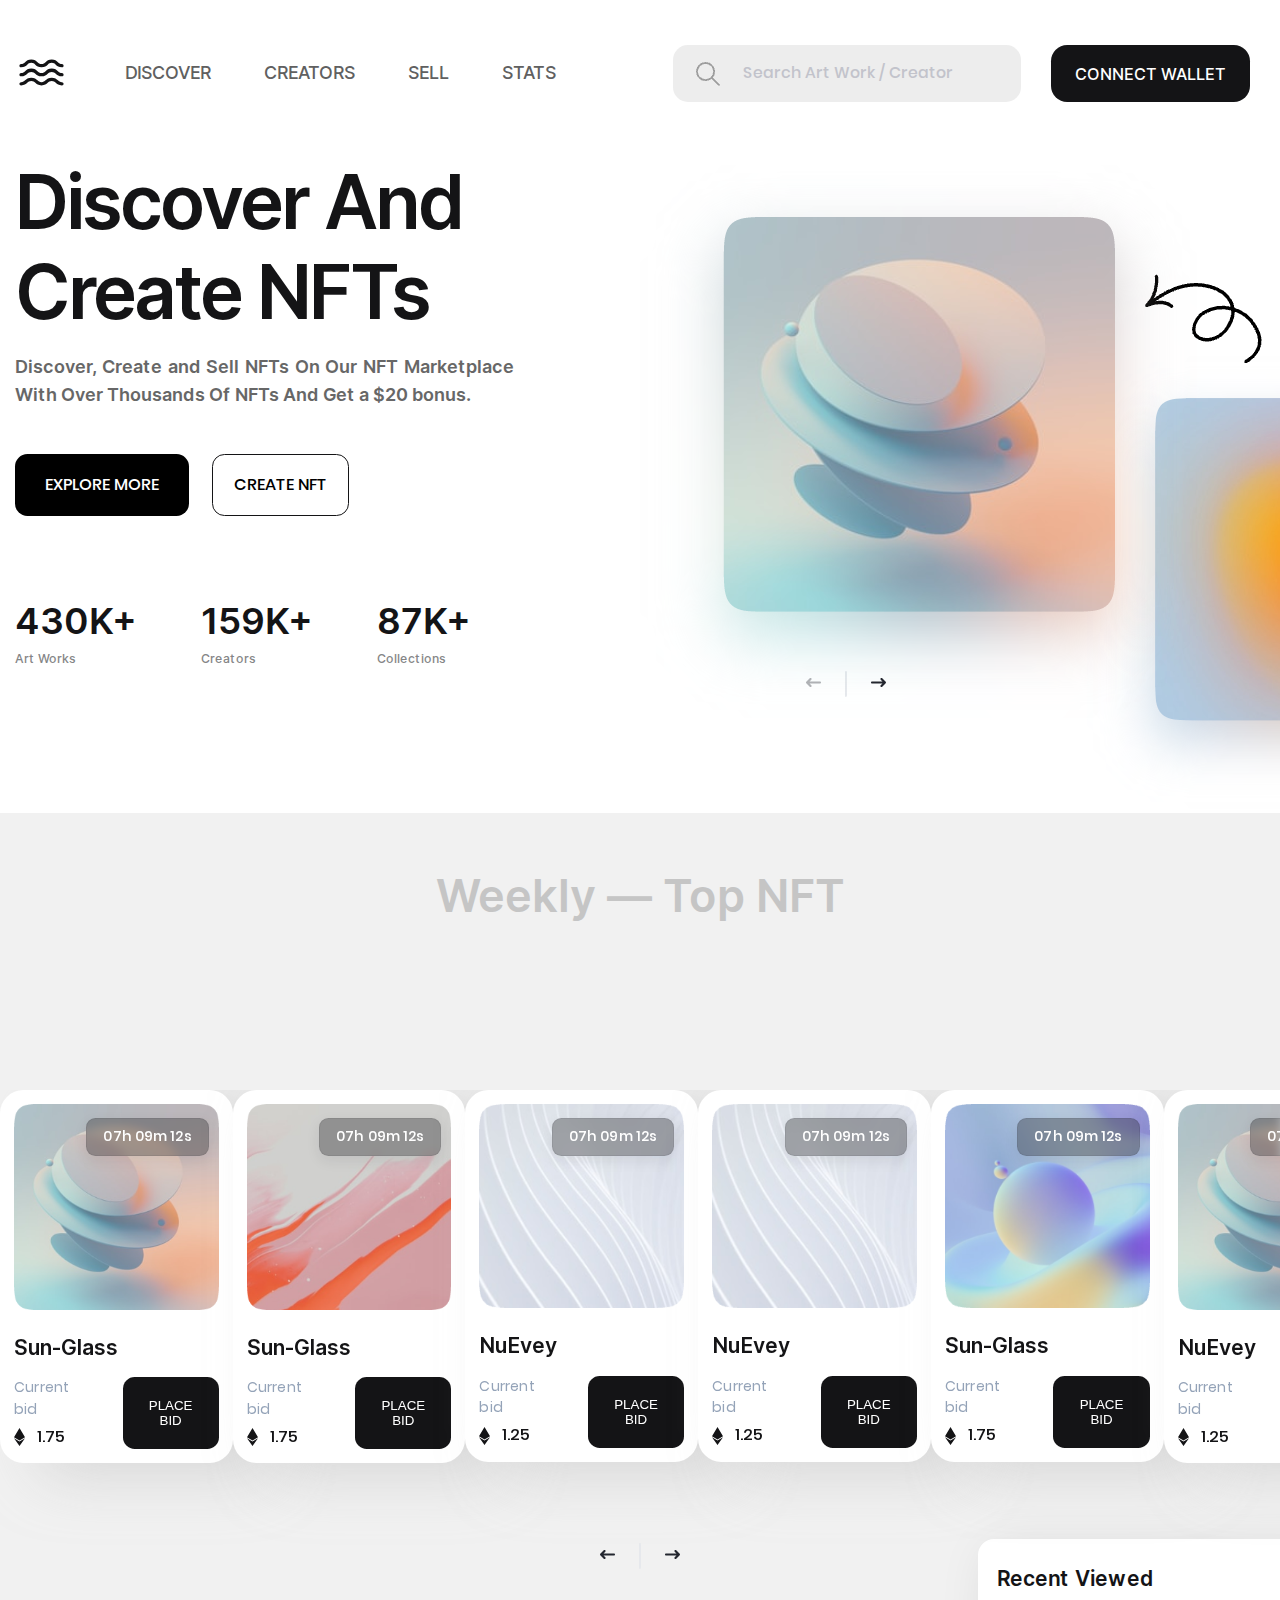
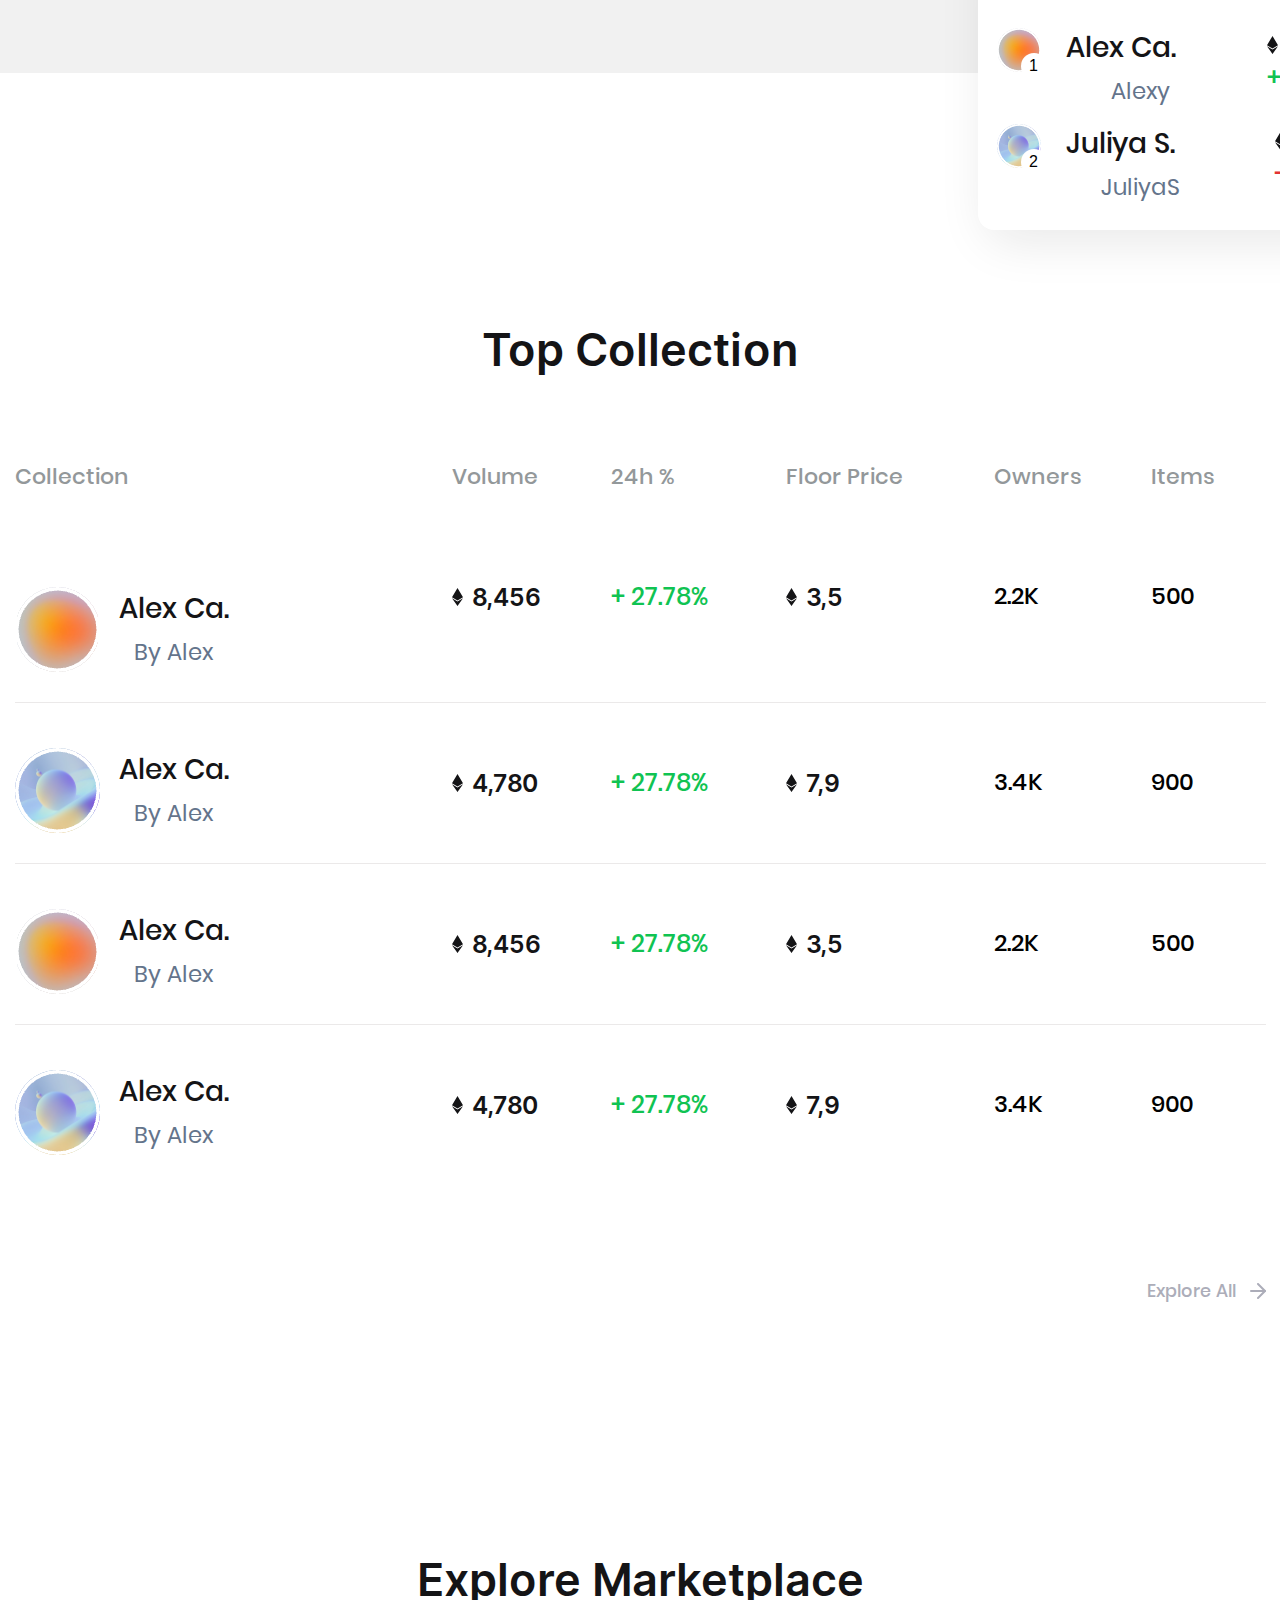
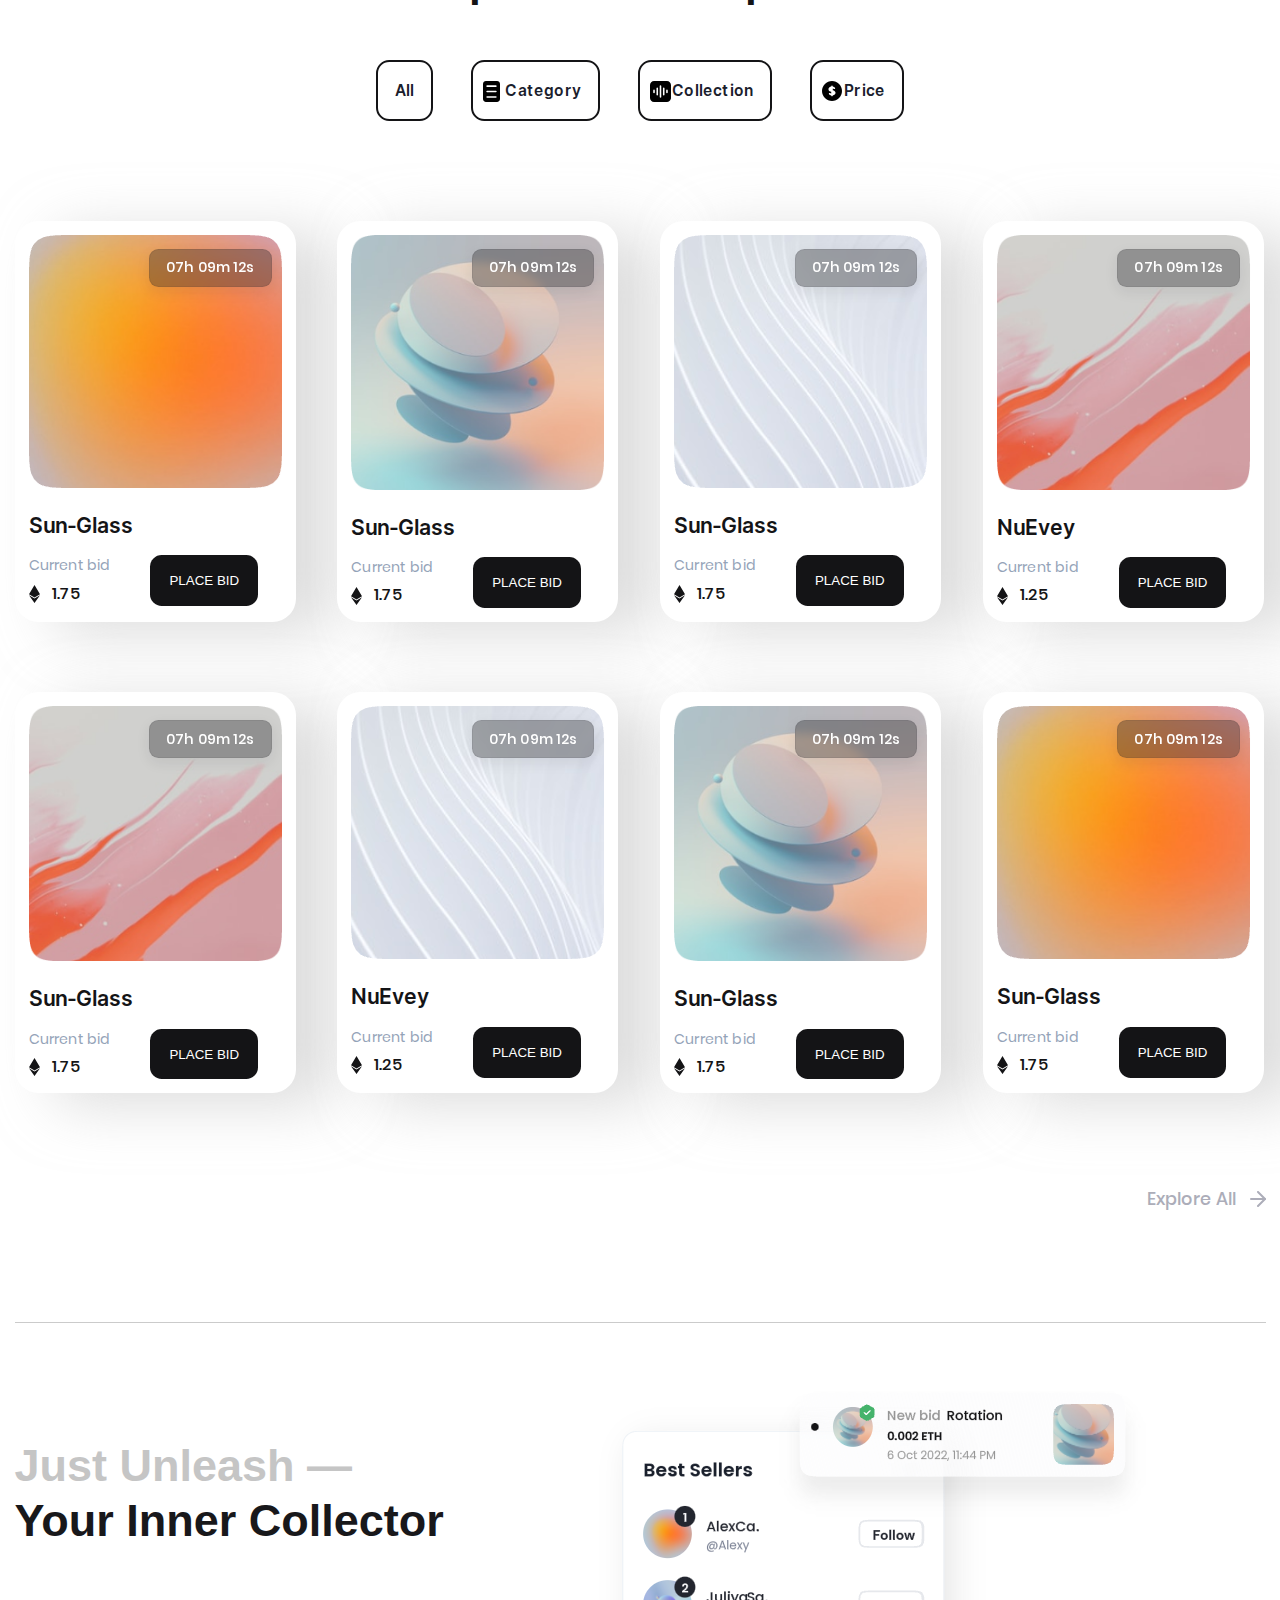
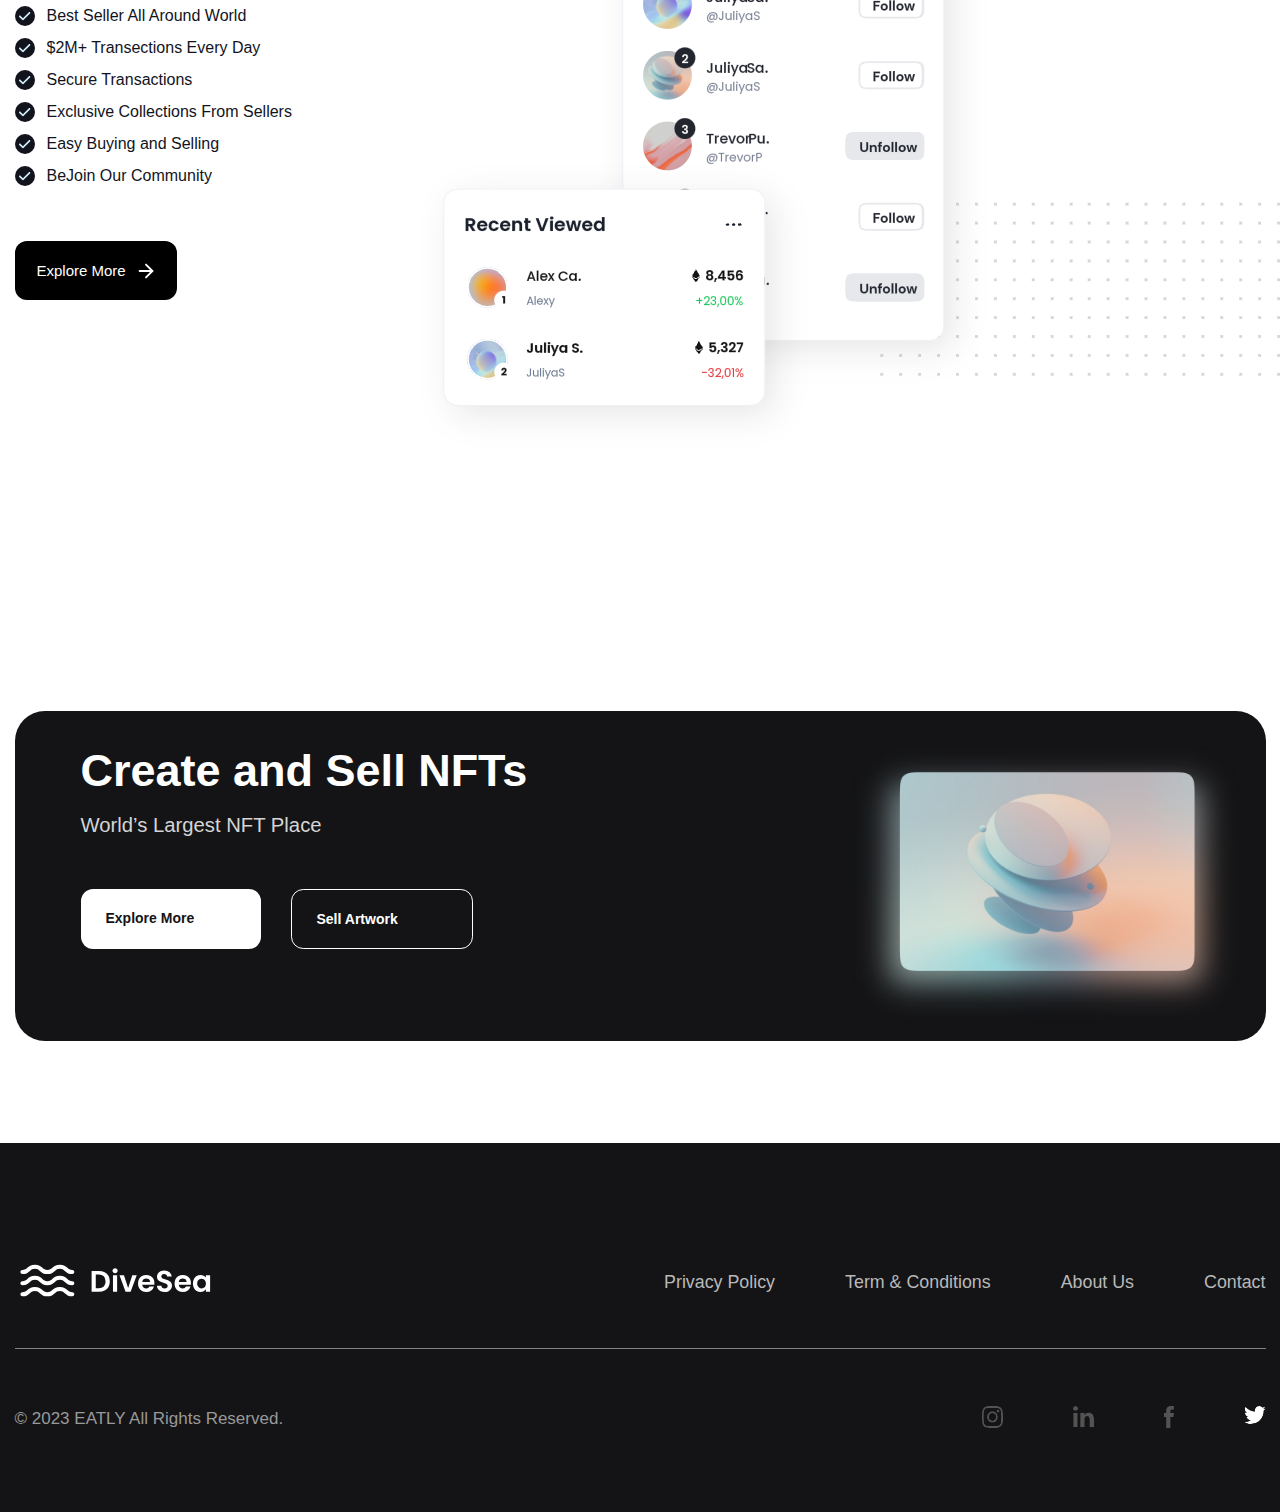
==== index.html @ b5dff48c "Add files via upload" ====
<!DOCTYPE html>
<html lang="en">
<head>
    <meta charset="UTF-8">
    <meta name="viewport" content="width=device-width, initial-scale=1.0">
    <title>DiveSea</title>
    <link rel="stylesheet" href="css/reset.css">
    <link rel="stylesheet" href="css/main.css">
    <link rel="stylesheet" href="css/header.css">
    <link rel="stylesheet" href="css/hero.css">
    <link rel="stylesheet" href="css/weekly.css">
    <link rel="stylesheet" href="css/collection.css">
    <link rel="stylesheet" href="css/explore.css">
    <link rel="stylesheet" href="css/advanteges.css">
    <link rel="stylesheet" href="css/create.css">
    <link rel="stylesheet" href="css/footet.css">
    <link rel="stylesheet" href="https://cdn.jsdelivr.net/npm/swiper@11/swiper-bundle.min.css"/>

    <script src="/js/index.js" defer></script>
    <script src="https://cdn.jsdelivr.net/npm/swiper@11/swiper-bundle.min.js"></script>
</head>
<body>
   <header class="header">
        <div class="header__container container">
            <a href="#" class="header__logo">
                <img class="header__logo-image" src="img/header_logo.svg" alt="logo">
            </a>
            <nav class="header__nav">
                <ul class="header__list">
                    <li class="header__item">
                        <a class="header__link" href="#">discover</a>
                    </li>
                    <li class="header__item">
                        <a class="header__link" href="#">creators</a>
                    </li>
                    <li class="header__item">
                        <a class="header__link" href="#">sell</a>
                    </li>
                    <li class="header__item">
                        <a class="header__link" href="#">stats</a>
                    </li>
                </ul>
            </nav>
            <input class="header__input" type="search" placeholder="Search Art Work&nbsp;/ Creator">
            <button class="header__btn">Connect Wallet</button>
        </div>
   </header>
   <section class="hero">
    <div class="hero__container container">
        <div class="hero__content">
            <h1 class="hero__title">Discover And Create NFTs</h1>
            <p class="hero__text">Discover, Create and Sell NFTs On&nbsp;Our NFT Marketplace With Over Thousands Of&nbsp;NFTs And Get a&nbsp;$20&nbsp;bonus.</p>
            <div class="hero__buttons">
                <button class="hero__btn hero__btn--explore">Explore More</button>
                <button class="hero__btn hero__btn--create">create NFT</button>
            </div>
            <div class="hero__marks">
                <div class="hero__mark">
                    <p class="hero__point">430K+</p>
                    <span class="hero__descr">Art Works</span>
                </div>
                <div class="hero__mark">
                    <p class="hero__point">159K+</p>
                    <span class="hero__descr">Creators</span>
                </div>
                <div class="hero__mark">
                    <p class="hero__point">87K+</p>
                    <span class="hero__descr">Collections</span>
                </div>
            </div>
        </div>
    </div>
    <div class="hero__slider-wrapper">
        <div class="hero__slider swiper mySwiper">
            <div class="swiper-wrapper">
              <div class="hero__slide swiper-slide"><img class="hero__image slider__img" src="img/hero-slide.png" alt="slider image rectengle"></div>
    
              <div class="hero__slide swiper-slide"><img class="hero__image slider__img" src="img/hero-slide.png" alt="slider image rectengle"></div>
            </div>
            <div class="slider__navigation slider__navigation--hero">
                <div class="swiper-button-prev"></div>
                <div class="swiper-button-next"></div>
            </div>
        </div>
    </div>
   </section>
   <section class="weekly">
        <div class="weekly__container container">
            <h2 class="weekly__title">Weekly&nbsp;&mdash; Top NFT</h2>
        </div>
        <div class="swiper mySwiper weekly__slider">
            <div class="swiper-wrapper weekly__cards">
            <div class="swiper-slide">
                <div class="weekly__card card">
                    <div class="weekly__top card__top">
                        <img class="weekly__img card__img" src="img/weekly-card1.png" alt="crypto image">
                        <time class="weekly__time card__time" datetime="7h 9m 12s">07h 09m 12s</time>
                    </div>
                    <p class="weekly__card-name card__name">Sun-Glass</p>
                    <div class="weekly__card-content card__content">
                        <div class="weekly__card-price card__price-block">
                            <span class="weekly__descr card__descr">Current bid</span>
                            <span class="weekly__price card__price">1.75</span>
                        </div>
                        <button class="weekly__btn card__btn">PLACE BID</button>
                    </div>
                </div>
            </div>
            <div class="swiper-slide">
                <div class="weekly__card card">
                    <div class="weekly__top card__top">
                        <img class="weekly__img card__img" src="img/weekly-card2.png" alt="crypto image">
                        <time class="weekly__time card__time" datetime="7h 9m 12s">07h 09m 12s</time>
                    </div>
                    <p class="weekly__card-name card__name">Sun-Glass</p>
                    <div class="weekly__card-content card__content">
                        <div class="weekly__card-price card__price-block">
                            <span class="weekly__descr card__descr">Current bid</span>
                            <span class="weekly__price card__price">1.75</span>
                        </div>
                        <button class="weekly__btn card__btn">PLACE BID</button>
                    </div>
                </div>
            </div>
            <div class="swiper-slide">
                <div class="weekly__card card">
                    <div class="weekly__top card__top">
                        <img class="weekly__img card__img" src="img/weekly-card3.png" alt="crypto image">
                        <time class="weekly__time card__time" datetime="7h 9m 12s">07h 09m 12s</time>
                    </div>
                    <p class="weekly__card-name card__name">NuEvey</p>
                    <div class="weekly__card-content card__content">
                        <div class="weekly__card-price card__price-block">
                            <span class="weekly__descr card__descr">Current bid</span>
                            <span class="weekly__price card__price">1.25</span>
                        </div>
                        <button class="weekly__btn card__btn">PLACE BID</button>
                    </div>
                </div>
            </div>
            <div class="swiper-slide">
                <div class="weekly__card card">
                    <div class="weekly__top card__top">
                        <img class="weekly__img card__img" src="img/weekly-card4.png" alt="crypto image">
                        <time class="weekly__time card__time" datetime="7h 9m 12s">07h 09m 12s</time>
                    </div>
                    <p class="weekly__card-name card__name">NuEvey</p>
                    <div class="weekly__card-content card__content">
                        <div class="weekly__card-price card__price-block">
                            <span class="weekly__descr card__descr">Current bid</span>
                            <span class="weekly__price card__price">1.25</span>
                        </div>
                        <button class="weekly__btn card__btn">PLACE BID</button>
                    </div>
                </div>
            </div>
            <div class="swiper-slide">
                <div class="weekly__card card">
                    <div class="weekly__top card__top">
                        <img class="weekly__img card__img" src="img/weekly-card5.png" alt="crypto image">
                        <time class="weekly__time card__time" datetime="7h 9m 12s">07h 09m 12s</time>
                    </div>
                    <p class="weekly__card-name card__name">Sun-Glass</p>
                    <div class="weekly__card-content card__content">
                        <div class="weekly__card-price card__price-block">
                            <span class="weekly__descr card__descr">Current bid</span>
                            <span class="weekly__price card__price">1.75</span>
                        </div>
                        <button class="weekly__btn card__btn">PLACE BID</button>
                    </div>
                </div>
            </div>
            <div class="swiper-slide">
                <div class="weekly__card card">
                    <div class="weekly__top card__top">
                        <img class="weekly__img card__img" src="img/weekly-card1.png" alt="crypto image">
                        <time class="weekly__time card__time" datetime="7h 9m 12s">07h 09m 12s</time>
                    </div>
                    <p class="weekly__card-name card__name">NuEvey</p>
                    <div class="weekly__card-content card__content">
                        <div class="weekly__card-price card__price-block">
                            <span class="weekly__descr card__descr">Current bid</span>
                            <span class="weekly__price card__price">1.25</span>
                        </div>
                        <button class="weekly__btn card__btn">PLACE BID</button>
                    </div>
                </div>
            </div>
            <div class="swiper-slide">
                <div class="weekly__card card">
                    <div class="weekly__top card__top">
                        <img class="weekly__img card__img" src="img/weekly-card2.png" alt="crypto image">
                        <time class="weekly__time card__time" datetime="7h 9m 12s">07h 09m 12s</time>
                    </div>
                    <p class="weekly__card-name card__name">NuEvey</p>
                    <div class="weekly__card-content card__content">
                        <div class="weekly__card-price card__price-block">
                            <span class="weekly__descr card__descr">Current bid</span>
                            <span class="weekly__price card__price">1.25</span>
                        </div>
                        <button class="weekly__btn card__btn">PLACE BID</button>
                    </div>
                </div>
            </div>
            <div class="swiper-slide">
                <div class="weekly__card card">
                    <div class="weekly__top card__top">
                        <img class="weekly__img card__img" src="img/weekly-card3.png" alt="crypto image">
                        <time class="weekly__time card__time" datetime="7h 9m 12s">07h 09m 12s</time>
                    </div>
                    <p class="weekly__card-name card__name">NuEvey</p>
                    <div class="weekly__card-content card__content">
                        <div class="weekly__card-price card__price-block">
                            <span class="weekly__descr card__descr">Current bid</span>
                            <span class="weekly__price card__price">1.25</span>
                        </div>
                        <button class="weekly__btn card__btn">PLACE BID</button>
                    </div>
                </div>
            </div>
            </div>
            <div class="slider__navigation slider__navigation--weekly">
                <div class="swiper-button-prev "></div>
                <div class="swiper-button-next"></div>
            </div>
        </div>
   </section>
   <section class="collection">
    <div class="collection__container container">
        <div class="collection__card">
            <div class="collection__card-top">
                <h2 class="collection__card-title">Recent Viewed</h2>
                <button class="collection__card-btn"><img class="collection__card-btn-img" src="img/collection-btn.svg"></button>
            </div>
            <div class="collection__users-stat">
                <div class="collection__user-stat">
                    <div class="collection__user">
                        <div class="collection__card-image-numb">
                            <img class="collection__afatar" src="img/user-icon-1.png" alt="" width="44" height="44">
                            <span class="collection__img-count">1</span>
                        </div>
                        <div class="collection__aftor-descr">
                            <p class="collection__aftor-name collection__aftor-name--minsize">Alex Ca.</p>
                            <span class="collection__adressed">Alexy</span>
                        </div>
                    </div>
                    <div class="collection__user-price">
                        <p class="collection__price">4,780</p>
                        <p class="collection__percent">+23,00%</p>
                    </div>
                </div>
                <div class="collection__user-stat">
                    <div class="collection__user">
                        <div class="collection__card-image-numb">
                            <img class="collection__afatar" src="img/user-icon-2.png" alt="" width="44" height="44">
                            <span class="collection__img-count">2</span>
                        </div>
                        <div class="collection__aftor-descr">
                            <p class="collection__aftor-name collection__aftor-name--minsize">Juliya S.</p>
                            <span class="collection__adressed">JuliyaS</span>
                        </div>
                    </div>
                    <div class="collection__user-price">
                        <p class="collection__price">5,327</p>
                        <p class="collection__percent collection__percent--minus">-32,01%</p>
                    </div>
                </div>

            </div>
        </div>
        <h2 class="collection__title">Top Collection</h2>
        <table class="collection__table">
            <thead class="collection__subtitle">
                <tr class="collection__top">
                    <th class="collection__table-departments" scope="col">Collection</th>
                    <th class="collection__table-departments" scope="col">Volume</th>
                    <th class="collection__table-departments" scope="col">24h&nbsp;%</th>
                    <th class="collection__table-departments" scope="col">Floor Price</th>
                    <th class="collection__table-departments" scope="col">Owners</th>
                    <th class="collection__table-departments" scope="col">Items</th>
                </tr>
            </thead>
            <tdody class="collection__content">
                <tr class="collection__description">
                    <th class="collection__table-heading collection__table-heading--first">
                        <div class="collection__aftor">
                            <img class="collection__afatar" src="img/user-icon-1.png" alt="">
                            <div class="collection__aftor-descr">
                                <p class="collection__aftor-name">Alex Ca.</p>
                                <span class="collection__adressed">By Alex</span>
                            </div>
                        </div>
                    </th >
                    <td class="collection__price collection__price--first">8,456</td>
                    <td class="collection__percent">+ 27.78%</td>
                    <td class="collection__price collection__price--first">3,5</td>
                    <td class="collection__quantity">2.2K</td>
                    <td class="collection__quantity">500</td>
                </tr>
                <tr class="collection__description">
                    <th class="collection__table-heading">
                        <div class="collection__aftor">
                            <img class="collection__afatar" src="img/user-icon-2.png" alt="">
                            <div class="collection__aftor-descr">
                                <p class="collection__aftor-name">Alex Ca.</p>
                                <span class="collection__adressed">By Alex</span>
                            </div>
                        </div>
                    </th>
                    <td class="collection__price">4,780</td>
                    <td class="collection__percent">+ 27.78%</td>
                    <td class="collection__price">7,9</td>
                    <td class="collection__quantity">3.4K</td>
                    <td class="collection__quantity">900</td>
                </tr>
                <tr class="collection__description">
                    <th class="collection__table-heading">
                        <div class="collection__aftor">
                            <img class="collection__afatar" src="img/user-icon-1.png" alt="">
                            <div class="collection__aftor-descr">
                                <p class="collection__aftor-name">Alex Ca.</p>
                                <span class="collection__adressed">By Alex</span>
                            </div>
                        </div>
                    </th>
                    <td class="collection__price">8,456</td>
                    <td class="collection__percent">+ 27.78%</td>
                    <td class="collection__price">3,5</td>
                    <td class="collection__quantity">2.2K</td>
                    <td class="collection__quantity">500</td>
                </tr>
                <tr class="collection__description collection__description--last">
                    <th class="collection__table-heading">
                        <div class="collection__aftor">
                            <img class="collection__afatar" src="img/user-icon-2.png" alt="">
                            <div class="collection__aftor-descr">
                                <p class="collection__aftor-name">Alex Ca.</p>
                                <span class="collection__adressed">By Alex</span>
                            </div>
                        </div>
                    </th>
                    <td class="collection__price">4,780</td>
                    <td class="collection__percent">+ 27.78%</td>
                    <td class="collection__price">7,9</td>
                    <td class="collection__quantity">3.4K</td>
                    <td class="collection__quantity">900</td>
                </tr>
            </tdody>
        </table>
        <button class="explore-button">Explore All</button>
    </div>
   </section>
   <section class="explore">
    <div class="explore__container container">
        <h2 class="explore__title">Explore Marketplace</h2>
        <ul class="explore__list">
            <li class="explore__item">
                <button class="explore__button">All</button>
            </li>
            <li class="explore__item">
                <button class="explore__button explore__button--catalog">Category</button>
            </li>
            <li class="explore__item">
                <button class="explore__button explore__button--collection">Collection</button>
            </li>
            <li class="explore__item">
                <button class="explore__button explore__button--dollar">Price</button>
            </li>
        </ul>
        <div class="explore__cards">
            <div class="explore__card card">
                <div class="explore__top card__top">
                    <img class="explore__img card__img" src="img/Mask Group (7).png" alt="crypto image">
                    <time class="explore__time card__time" datetime="7h 9m 12s">07h 09m 12s</time>
                </div>
                <p class="explore__card-name card__name">Sun-Glass</p>
                <div class="explore__card-content card__content">
                    <div class="explore__card-price card__price-block">
                        <span class="explore__descr card__descr">Current bid</span>
                        <span class="explore__price card__price">1.75</span>
                    </div>
                    <button class="explore__btn card__btn">PLACE BID</button>
                </div>
            </div>
            <div class="explore__card card">
                <div class="explore__top card__top">
                    <img class="explore__img card__img" src="img/weekly-card1.png" alt="crypto image">
                    <time class="explore__time card__time" datetime="7h 9m 12s">07h 09m 12s</time>
                </div>
                <p class="explore__card-name card__name">Sun-Glass</p>
                <div class="explore__card-content card__content">
                    <div class="explore__card-price card__price-block">
                        <span class="explore__descr card__descr">Current bid</span>
                        <span class="explore__price card__price">1.75</span>
                    </div>
                    <button class="explore__btn card__btn">PLACE BID</button>
                </div>
            </div>
            <div class="explore__card card">
                <div class="explore__top card__top">
                    <img class="explore__img card__img" src="img/weekly-card4.png" alt="crypto image">
                    <time class="explore__time card__time" datetime="7h 9m 12s">07h 09m 12s</time>
                </div>
                <p class="explore__card-name card__name">Sun-Glass</p>
                <div class="explore__card-content card__content">
                    <div class="explore__card-price card__price-block">
                        <span class="explore__descr card__descr">Current bid</span>
                        <span class="explore__price card__price">1.75</span>
                    </div>
                    <button class="explore__btn card__btn">PLACE BID</button>
                </div>
            </div>
            <div class="explore__card card">
                <div class="explore__top card__top">
                    <img class="explore__img card__img" src="img/weekly-card2.png" alt="crypto image">
                    <time class="explore__time card__time" datetime="7h 9m 12s">07h 09m 12s</time>
                </div>
                <p class="explore__card-name card__name">NuEvey</p>
                <div class="explore__card-content card__content">
                    <div class="explore__card-price card__price-block">
                        <span class="explore__descr card__descr">Current bid</span>
                        <span class="explore__price card__price">1.25</span>
                    </div>
                    <button class="explore__btn card__btn">PLACE BID</button>
                </div>
            </div>
            <div class="explore__card card">
                <div class="explore__top card__top">
                    <img class="explore__img card__img" src="img/weekly-card2.png" alt="crypto image">
                    <time class="explore__time card__time" datetime="7h 9m 12s">07h 09m 12s</time>
                </div>
                <p class="explore__card-name card__name">Sun-Glass</p>
                <div class="explore__card-content card__content">
                    <div class="explore__card-price card__price-block">
                        <span class="explore__descr card__descr">Current bid</span>
                        <span class="explore__price card__price">1.75</span>
                    </div>
                    <button class="explore__btn card__btn">PLACE BID</button>
                </div>
            </div>
            <div class="explore__card card">
                <div class="explore__top card__top">
                    <img class="explore__img card__img" src="img/weekly-card4.png" alt="crypto image">
                    <time class="explore__time card__time" datetime="7h 9m 12s">07h 09m 12s</time>
                </div>
                <p class="explore__card-name card__name">NuEvey</p>
                <div class="explore__card-content card__content">
                    <div class="explore__card-price card__price-block">
                        <span class="explore__descr card__descr">Current bid</span>
                        <span class="explore__price card__price">1.25</span>
                    </div>
                    <button class="explore__btn card__btn">PLACE BID</button>
                </div>
            </div>
            <div class="explore__card card">
                <div class="explore__top card__top">
                    <img class="explore__img card__img" src="img/weekly-card1.png" alt="crypto image">
                    <time class="explore__time card__time" datetime="7h 9m 12s">07h 09m 12s</time>
                </div>
                <p class="explore__card-name card__name">Sun-Glass</p>
                <div class="explore__card-content card__content">
                    <div class="explore__card-price card__price-block">
                        <span class="explore__descr card__descr">Current bid</span>
                        <span class="explore__price card__price">1.75</span>
                    </div>
                    <button class="explore__btn card__btn">PLACE BID</button>
                </div>
            </div>
            <div class="explore__card card">
                <div class="explore__top card__top">
                    <img class="explore__img card__img" src="img/Mask Group (7).png" alt="crypto image">
                    <time class="explore__time card__time" datetime="7h 9m 12s">07h 09m 12s</time>
                </div>
                <p class="explore__card-name card__name">Sun-Glass</p>
                <div class="explore__card-content card__content">
                    <div class="explore__card-price card__price-block">
                        <span class="explore__descr card__descr">Current bid</span>
                        <span class="explore__price card__price">1.75</span>
                    </div>
                    <button class="explore__btn card__btn">PLACE BID</button>
                </div>
            </div>
        </div>
        <button class="explore-button explore-button--section-explore">Explore All</button>
    </div>
   </section>
   <section class="advanteges">
        <div class="advanteges__container container">
            <h2 class="advanteges__title"><span class="advanteges__text">Just Unleash&nbsp;&mdash;</span>Your Inner Collector</h2>
            <ul class="advanteges__list">
                <li class="advanteges__item">Best Seller All Around World</li>
                <li class="advanteges__item">$2M+ Transections Every Day</li>
                <li class="advanteges__item">Secure Transactions</li>
                <li class="advanteges__item">Exclusive Collections From Sellers</li>
                <li class="advanteges__item">Easy Buying and Selling</li>
                <li class="advanteges__item">BeJoin Our Community</li>
            </ul>
            <a class="advanteges__link" href="#">Explore More</a>
        </div>
   </section>
   <section class="create">
    <div class="create__container container">
        <div class="create__card">
            <div class="create__content">
                <h2 class="create__title">Create and Sell NFTs</h2>
                <p class="create__text">World&rsquo;s Largest NFT Place</p>
                <div class="create__buttons">
                    <div class="create__btn create__btn--white">Explore More</div>
                    <div class="create__btn create__btn--dark">Sell Artwork</div>
                </div>
            </div>
            <img class="create__img" src="img/Сочетание 4.png">
        </div>
    </div>
   </section>
   <footer class="footer">
    <div class="footer__container container">
        <div class="footer__block footer__block--first">
            <a class="footer__logo" href="#"><img class="footer__logo-image" src="img/Logo (2).svg"></a>
            <ul class="footer__list">
                <li class="footer__item">
                    <a class="footer__link" href="#">Privacy Policy</a>
                </li>
                <li class="footer__item">
                    <a class="footer__link" href="#">Term & Conditions</a>
                </li>
                <li class="footer__item">
                    <a class="footer__link" href="#">About Us</a>
                </li>
                <li class="footer__item">
                    <a class="footer__link" href="#">Contact</a>
                </li>
            </ul>
        </div>
        <div class="footer__block">
            <p class="footer__coperide">&copy;&nbsp;2023&nbsp;EATLY All Rights Reserved.</p>
            <ul class="footer__list">
                <li class="footer__item">
                    <img class="footer__icon" src="img/Group 888.svg">
                </li>
                <li class="footer__item">
                    <img class="footer__icon" src="img/Path 7.svg">
                </li>
                <li class="footer__item">
                    <img class="footer__icon" src="img/Path 13.svg">   
                </li>
                <li class="footer__item">
                    <img class="footer__icon" src="img/Path 6.svg">
                </li>
            </ul>
        </div>
    </div>
   </footer>
   <!-- <script>
    var swiper = new Swiper(".mySwiper", {
      pagination: {
        el: ".swiper-pagination",
        clickable: true,
        renderBullet: function (index, className) {
          return '<span class="' + className + '">' + (index + 1) + "</span>";
        },
      },
    });
  </script> -->
</body>
</html>
---- css/main.css ----
body {
  background-color: #fff;
  font-family: "Russo One", sans-serif;
  font-family: "Muller", sans-serif;
}

:root {
  --dark-color: #141416;
}

.container {
  margin: 0 auto;
  max-width: 1251px;
}

@font-face {
  font-family: "Poppins";
  src: url("../fonts/Poppins-Regular.woff2");
  font-weight: 400;
  font-style: normal;
}
@font-face {
  font-family: "Poppins";
  src: url("../fonts/Poppins-Medium.woff2");
  font-weight: 500;
  font-style: normal;
}
@font-face {
  font-family: "Poppins";
  src: url("../fonts/Inter-SemiBold.woff2");
  font-weight: 600;
  font-style: normal;
}
@font-face {
  font-family: "Poppins";
  src: url("../fonts/Poppins-Bold.woff2");
  font-weight: 700;
  font-style: normal;
}
@font-face {
  font-family: "Inter";
  src: url("../fonts/Inter-Medium.woff2");
  font-weight: 500;
  font-style: normal;
}
@font-face {
  font-family: "Inter";
  src: url("../fonts/Inter-SemiBold.woff2");
  font-weight: 600;
  font-style: normal;
}
.slider__navigation {
  position: relative;
  bottom: 141px;
  left: 150px;
  max-width: 112px;
}
.slider__navigation:after {
  position: absolute;
  content: url(../img/pagination-gash.svg);
  left: 50%;
  transform: translateX(-50%);
}
.slider__navigation .swiper-button-prev {
  transition: opacity 0.3s ease-in-out;
}
.slider__navigation .swiper-button-prev:hover {
  filter: invert(78%) sepia(8%) saturate(301%) hue-rotate(198deg) brightness(90%) contrast(85%);
}
.slider__navigation .swiper-button-prev:active {
  filter: invert(31%) sepia(28%) saturate(2714%) hue-rotate(355deg) brightness(99%) contrast(90%);
}
.slider__navigation .swiper-button-prev:focus-visible {
  outline-offset: 7px;
  outline: 1.5px solid #acadb9;
  border-radius: 6px;
}
.slider__navigation .swiper-button-prev:after {
  content: url(../img/hero-arrow-prev\ \(1\).svg);
}
.slider__navigation .swiper-button-next {
  transition: opacity 0.3s ease-in-out;
}
.slider__navigation .swiper-button-next:hover {
  filter: invert(78%) sepia(8%) saturate(301%) hue-rotate(198deg) brightness(90%) contrast(85%);
}
.slider__navigation .swiper-button-next:active {
  filter: invert(31%) sepia(28%) saturate(2714%) hue-rotate(355deg) brightness(99%) contrast(90%);
}
.slider__navigation .swiper-button-next:focus-visible {
  outline-offset: 7px;
  outline: 1.5px solid #acadb9;
  border-radius: 6px;
}
.slider__navigation .swiper-button-next:after {
  content: url(../img/hero-navig-next.svg);
}
.slider__navigation--hero {
  bottom: 141px;
  left: 150px;
}
.slider__navigation--weekly {
  left: 50%;
  bottom: -80px;
  transform: translateX(-50%);
}
.slider__navigation--weekly .swiper-button-prev:after {
  content: url(../img/hero-arrow-prev\ \(1\).svg);
}
.slider__navigation--weekly .swiper-button-prev:hover {
  filter: invert(78%) sepia(8%) saturate(301%) hue-rotate(198deg) brightness(90%) contrast(85%);
}
.slider__navigation--weekly .swiper-button-prev:active {
  filter: invert(31%) sepia(28%) saturate(2714%) hue-rotate(355deg) brightness(99%) contrast(90%);
}
.slider__navigation--weekly .swiper-button-prev:focus-visible {
  outline-offset: 7px;
  outline: 1.5px solid #acadb9;
  border-radius: 6px;
}
.slider__navigation--weekly .swiper-button-next:after {
  content: url(../img/hero-navig-next.svg);
}
.slider__navigation--weekly .swiper-button-next:hover {
  filter: invert(78%) sepia(8%) saturate(301%) hue-rotate(198deg) brightness(90%) contrast(85%);
}
.slider__navigation--weekly .swiper-button-next:active {
  filter: invert(31%) sepia(28%) saturate(2714%) hue-rotate(355deg) brightness(99%) contrast(90%);
}
.slider__navigation--weekly .swiper-button-next:focus-visible {
  outline-offset: 7px;
  outline: 1.5px solid #acadb9;
  border-radius: 6px;
}

.card {
  border-radius: 23.48px;
  box-shadow: 38.82px 11.76px 58.81px 0px rgba(199, 199, 199, 0.6);
  background: rgb(255, 255, 255);
  padding: 14px;
  max-width: 281px;
  box-sizing: border-box;
}
.card__top {
  position: relative;
}
.card__img {
  margin-bottom: 20px;
  width: 100%;
}
.card__time {
  position: absolute;
  right: 10px;
  top: 14px;
  color: rgb(255, 255, 255);
  font-family: Poppins;
  font-size: 14.12px;
  font-weight: 500;
  line-height: 150%;
  letter-spacing: 0.12px;
  box-sizing: border-box;
  border: 1.18px solid rgba(28, 29, 32, 0.08);
  border-radius: 9.41px;
  box-shadow: 0px 4.71px 14.12px 0px rgba(28, 29, 32, 0.08);
  -webkit-backdrop-filter: blur(4.71px);
          backdrop-filter: blur(4.71px);
  background: rgba(28, 29, 32, 0.35);
  padding: 7.5px 16px;
}
.card__name {
  color: var(--dark-color);
  font-family: Poppins;
  font-size: 21.17px;
  font-weight: 600;
  line-height: 140%;
  letter-spacing: 0px;
  margin-bottom: 15px;
}
.card__content {
  display: flex;
  gap: 40px;
}
.card__price-block {
  display: flex;
  flex-direction: column;
  row-gap: 5px;
}
.card__descr {
  color: rgb(148, 163, 184);
  font-family: Poppins;
  font-size: 14.12px;
  font-weight: 400;
  line-height: 150%;
  letter-spacing: 0.18px;
}
.card__price {
  color: var(--dark-color);
  font-family: Poppins;
  font-size: 16.47px;
  font-weight: 500;
  line-height: 150%;
  letter-spacing: 0px;
  padding-left: 23px;
  background-image: url(../img/weekly-card-price.svg);
  background-repeat: no-repeat;
  background-position: center left;
}
.card__btn {
  border-radius: 11.76px;
  background-color: var(--dark-color);
  color: #ffffff;
  padding: 11px 19px;
  border: 0;
  cursor: pointer;
  transition: color 0.2s ease-in-out;
}
.card__btn:focus {
  outline: none;
}
.card__btn:hover {
  color: #9c9c9c;
}
.card__btn:active {
  color: #9c9c9c;
  background-color: #ffffff;
  outline: 1px solid #000000;
}
.card__btn:focus-visible {
  outline-offset: 7px;
  outline: 1.5px solid #acadb9;
  border-radius: 6px;
}

.explore-button {
  color: rgb(172, 173, 185);
  font-family: Poppins;
  font-size: 17.67px;
  font-weight: 500;
  line-height: 39.92px;
  letter-spacing: -0.09px;
  text-align: right;
  padding-right: 30px;
  border: 0;
  background: transparent;
  cursor: pointer;
  margin-top: 85px;
  background-image: url(../img/cursor.svg);
  background-repeat: no-repeat;
  background-position: center right;
}
.explore-button--section-explore {
  display: flex;
  margin-left: auto;
}/*# sourceMappingURL=main.css.map */
---- css/header.css ----
.header {
  padding: 45px 0 55px;
}
.header__container {
  display: flex;
  align-items: center;
}
.header__logo {
  margin-right: 57px;
  transition: transform 0.2s ease-in-out;
}
.header__logo:focus {
  outline: none;
}
.header__logo:hover {
  transform: scale(105%);
}
.header__logo:focus-visible {
  outline-offset: 7px;
  outline: 1.5px solid #acadb9;
  border-radius: 6px;
}
.header__nav {
  margin-right: 117px;
}
.header__list {
  display: flex;
  align-items: center;
  gap: 53px;
}
.header__link {
  color: rgb(96, 96, 96);
  font-family: Inter;
  font-size: 17.83px;
  font-weight: 500;
  line-height: 26.74px;
  letter-spacing: 0%;
  text-align: left;
  text-transform: uppercase;
  text-decoration: none;
  transition: color 0.2s ease-in-out;
}
.header__link:focus {
  outline: none;
}
.header__link:hover {
  color: #c5c5c5;
}
.header__link:active {
  color: #a54d12;
}
.header__link:focus-visible {
  outline-offset: 7px;
  outline: 1.5px solid #acadb9;
  border-radius: 6px;
}
.header__input {
  margin-right: 30px;
  border-radius: 15px;
  border: 0;
  background: rgb(237, 237, 237);
  padding: 21px 23px 21px 70px;
  min-width: 348px;
  background-image: url(../img/header-icon.png);
  background-repeat: no-repeat;
  background-position: 23px center;
}
.header__input::-moz-placeholder {
  color: rgb(194, 195, 203);
  font-family: Poppins;
  font-size: 15.71px;
  font-weight: 500;
  line-height: 117.5%;
  letter-spacing: -2%;
  text-align: left;
}
.header__input::placeholder {
  color: rgb(194, 195, 203);
  font-family: Poppins;
  font-size: 15.71px;
  font-weight: 500;
  line-height: 117.5%;
  letter-spacing: -2%;
  text-align: left;
}
.header__input:focus {
  outline: none;
}
.header__input:hover {
  color: #c5c5c5;
}
.header__input:focus-visible {
  outline: 1.5px solid #000000;
  border-radius: 15px;
}
.header__input::-webkit-search-cancel-button {
  -webkit-appearance: none;
  appearance: none;
  height: 20px;
  width: 20px;
  background-image: url(../img/hero-navig-next.svg);
  background-size: 20px 20px;
}
.header__btn {
  padding: 16.5px 24px;
  border: 0;
  border-radius: 16.17px;
  background: rgb(20, 20, 22);
  color: rgb(255, 255, 255);
  font-family: Inter;
  font-size: 16.17px;
  font-weight: 500;
  line-height: 24.26px;
  letter-spacing: 0%;
  text-align: left;
  text-transform: uppercase;
  cursor: pointer;
  transition: color 0.2s ease-in-out;
}
.header__btn:focus {
  outline: none;
}
.header__btn:hover {
  color: #9c9c9c;
}
.header__btn:active {
  color: #9c9c9c;
  background-color: #ffffff;
  outline: 1px solid #000000;
}
.header__btn:focus-visible {
  outline-offset: 7px;
  outline: 1.5px solid #acadb9;
  border-radius: 6px;
}/*# sourceMappingURL=header.css.map */
---- css/hero.css ----
:root {
  --dark-color: #141416;
}

.hero {
  position: relative;
}
.hero__container {
  display: flex;
  padding-bottom: 144px;
}
.hero__title {
  color: var(--dark-color);
  font-family: Poppins;
  font-size: 75px;
  font-weight: 600;
  line-height: 120%;
  letter-spacing: -3px;
  text-transform: capitalize;
  max-width: 576px;
  margin-bottom: 16px;
}
.hero__text {
  font-family: Inter;
  font-size: 18px;
  font-weight: 600;
  line-height: 28px;
  letter-spacing: 0px;
  text-align: justify;
  color: #676767;
  margin-bottom: 45px;
  max-width: 499px;
}
.hero__buttons {
  display: flex;
  gap: 23px;
  margin-bottom: 82px;
}
.hero__btn {
  font-family: Poppins;
  font-size: 16.27px;
  font-weight: 500;
  line-height: 24px;
  letter-spacing: 1%;
  text-transform: uppercase;
  border-radius: 12.41px;
}
.hero__btn--explore {
  color: rgb(255, 255, 255);
  background: rgb(0, 0, 0);
  padding: 18px 30px;
  border: 0;
  cursor: pointer;
  transition: color 0.2s ease-in-out;
}
.hero__btn--explore:focus {
  outline: none;
}
.hero__btn--explore:hover {
  color: #9c9c9c;
}
.hero__btn--explore:active {
  color: #9c9c9c;
  background-color: #ffffff;
  outline: 1px solid #000000;
}
.hero__btn--explore:focus-visible {
  outline-offset: 7px;
  outline: 1.5px solid #acadb9;
  border-radius: 6px;
}
.hero__btn--create {
  padding: 18px 21px;
  border: 1px solid var(--dark-color);
  cursor: pointer;
  color: rgb(0, 0, 0);
  background-color: #fff;
  transition: color 0.2s ease-in-out;
}
.hero__btn--create:focus {
  outline: none;
}
.hero__btn--create:hover {
  color: #9c9c9c;
}
.hero__btn--create:active {
  color: #9c9c9c;
  background-color: #000000;
  outline: 1px solid #9c9c9c;
}
.hero__btn--create:focus-visible {
  outline-offset: 7px;
  outline: 1.5px solid #acadb9;
  border-radius: 6px;
}
.hero__marks {
  display: flex;
  gap: 65px;
}
.hero__mark {
  display: flex;
  flex-direction: column;
  row-gap: 6px;
}
.hero__point {
  color: rgb(20, 20, 22);
  font-family: Poppins;
  font-size: 36.77px;
  font-weight: 600;
  line-height: 45.96px;
  color: var(--dark-color);
}
.hero__descr {
  color: #848586;
  font-family: Inter;
  font-size: 12.26px;
  font-weight: 500;
  line-height: 18.39px;
}
.hero__slider-wrapper {
  width: 50%;
  position: absolute;
  right: 0;
  top: 0;
}/*# sourceMappingURL=hero.css.map */
---- css/weekly.css ----
:root {
  --dark-color: #141416;
}

.weekly {
  background-color: #f1f1f1;
}
.weekly__container {
  padding: 70px 0 90px;
}
.weekly__title {
  text-align: center;
  color: rgb(197, 197, 197);
  font-family: Poppins;
  font-size: 45px;
  font-weight: 600;
  line-height: 26.92px;
  letter-spacing: 0px;
  margin-bottom: 90px;
}
.weekly__slider {
  padding-bottom: 210px !important;
}
.weekly__carsds {
  max-width: 200px !important;
}/*# sourceMappingURL=weekly.css.map */
---- css/collection.css ----
:root {
  --dark-color: #141416;
}

.collection__container {
  padding: 255px 0;
  display: flex;
  flex-direction: column;
  justify-content: center;
  position: relative;
}
.collection__card {
  padding: 26px 24px 26px 19px;
  background: rgb(255, 255, 255);
  border-radius: 16px;
  position: absolute;
  top: -134px;
  left: 963px;
  max-width: 365px;
  box-shadow: 10px 10px 50px 0px rgba(20, 20, 22, 0.1);
}
.collection__table-heading {
  display: flex;
}
.collection__aftor {
  display: flex;
  gap: 24px;
  align-items: center;
  margin-bottom: 30px;
  padding-top: 45px;
}
.collection__card-top {
  display: flex;
  gap: 156px;
  margin-bottom: 34px;
  margin-right: 15px;
}
.collection__card-title {
  color: var(--dark-color);
  font-family: Poppins;
  font-size: 21px;
  font-weight: 600;
  line-height: 135%;
  letter-spacing: 0.2px;
  min-width: 161px;
}
.collection__user {
  display: flex;
  gap: 22px;
}
.collection__card-btn {
  background: none;
  border: 0;
  cursor: pointer;
}
.collection__aftor-descr {
  display: flex;
  flex-direction: column;
  align-items: center;
  gap: 7px;
  max-width: 100px;
}
.collection__users-stat {
  display: flex;
  flex-direction: column;
  row-gap: 16px;
}
.collection__user-stat {
  display: flex;
  justify-content: space-between;
}
.collection__user {
  display: flex;
  gap: 50px;
}
.collection__card-image-numb {
  position: relative;
}
.collection__img-count {
  background-color: #ffffff;
  padding: 1px 8.5px;
  line-height: 150%;
  border-radius: 50%;
  position: absolute;
  top: 25px;
  right: -6px;
}
.collection__aftor-name {
  font-size: 15.36px;
  font-weight: 500;
  line-height: 140%;
  min-width: 150px;
}
.collection__title {
  display: flex;
  justify-content: center;
  color: var(--dark-color);
  font-family: Poppins;
  font-size: 45.04px;
  font-weight: 600;
  line-height: 44.75px;
  letter-spacing: 0px;
  margin-bottom: 90px;
}
.collection__description {
  border-bottom: 1.69px solid rgb(235, 233, 233);
}
.collection__description--last {
  border-bottom: 0;
}
.collection__table-departments {
  color: rgb(147, 152, 154);
  font-family: Poppins;
  font-size: 22px;
  font-weight: 500;
  line-height: 130%;
  letter-spacing: 1%;
  text-align: left;
}
.collection__table-departments:first-child {
  width: 35%;
  text-align: left;
}
.collection__aftor-name {
  color: var(--dark-color);
  font-family: Poppins;
  font-size: 28.01px;
  font-weight: 500;
  line-height: 140%;
  letter-spacing: 0px;
}
.collection__adressed {
  color: rgb(100, 116, 139);
  font-family: Poppins;
  font-size: 22.76px;
  font-weight: 400;
  line-height: 150%;
  letter-spacing: 0px;
  vertical-align: middle;
}
.collection__price {
  background-image: url(../img/weekly-card-price.svg);
  background-repeat: no-repeat;
  background-position: left center;
  padding-left: 20px;
  color: var(--dark-color);
  font-family: Poppins;
  font-size: 24.51px;
  font-weight: 600;
  line-height: 140%;
  letter-spacing: 0px;
  vertical-align: middle;
}
.collection__price--first {
  background-position: left center;
}
.collection__percent {
  color: rgb(16, 195, 82);
  font-family: Poppins;
  font-size: 24.51px;
  font-weight: 500;
  line-height: 130%;
  letter-spacing: 1%;
  vertical-align: middle;
}
.collection__percent--minus {
  color: #e23333;
}
.collection__quantity {
  color: rgb(1, 1, 1);
  font-family: Poppins;
  font-size: 23.65px;
  font-weight: 500;
  line-height: 130%;
  letter-spacing: 1%;
  vertical-align: middle;
}

.collection__table-heading--first .collection__aftor:first-child {
  margin-top: 50px;
}/*# sourceMappingURL=collection.css.map */
---- css/explore.css ----
.explore__container {
  padding-bottom: 102px;
  border-bottom: 0.71px solid rgb(203, 203, 203);
}
.explore__title {
  color: rgb(20, 20, 22);
  font-family: Poppins;
  font-size: 45px;
  font-weight: 600;
  line-height: 26.92px;
  letter-spacing: 0px;
  margin-bottom: 66px;
  display: flex;
  justify-content: center;
}
.explore__list {
  display: flex;
  justify-content: center;
  gap: 38px;
  margin-bottom: 100px;
}
.explore__button {
  box-sizing: border-box;
  border: 2.21px solid rgb(20, 20, 22);
  border-radius: 13.26px;
  background: transparent;
  padding: 17px;
  color: rgb(26, 32, 44);
  font-family: Poppins;
  font-size: 15.47px;
  font-weight: 600;
  line-height: 150%;
  letter-spacing: 0.22px;
  cursor: pointer;
  transition: color 0.2s ease-in-out;
}
.explore__button--catalog {
  background-image: url(../img/catalog.svg);
  background-repeat: no-repeat;
  background-position: 10px 19px;
  padding: 17px 17px 17px 32px;
}
.explore__button--collection {
  background-image: url(../img/wave.svg);
  background-repeat: no-repeat;
  background-position: 10px 19px;
  padding: 17px 17px 17px 32px;
}
.explore__button--dollar {
  background-image: url(../img/doollar.svg);
  background-repeat: no-repeat;
  background-position: 10px 19px;
  padding: 17px 17px 17px 32px;
}
.explore__button:focus {
  outline: none;
}
.explore__button:hover {
  color: #9c9c9c;
}
.explore__button:active {
  color: #9c9c9c;
  background-color: #000000;
  outline: 1px solid #9c9c9c;
}
.explore__button:focus-visible {
  outline-offset: 7px;
  outline: 1.5px solid #acadb9;
  border-radius: 6px;
}
.explore__cards {
  display: grid;
  grid-template-columns: repeat(4, 1fr);
  -moz-column-gap: 40px;
       column-gap: 40px;
  row-gap: 70px;
}/*# sourceMappingURL=explore.css.map */
---- css/advanteges.css ----
.advanteges {
  padding: 116px 0 218px;
  background-image: url(../img/advanteges-bg.png);
  background-repeat: no-repeat;
  background-position: right 60px;
}
.advanteges__container {
  padding-bottom: 212px;
}
.advanteges__title {
  color: #18181b;
  font-size: 45px;
  font-weight: 600;
  line-height: 54.4px;
  letter-spacing: 0px;
  text-align: left;
  text-transform: capitalize;
  max-width: 435px;
  margin-bottom: 52px;
}
.advanteges__text {
  color: #c5c5c5;
  font-size: 45px;
  font-weight: 600;
  line-height: 54.4px;
  letter-spacing: 0px;
  text-align: left;
  text-transform: capitalize;
}
.advanteges__list {
  margin-bottom: 70px;
}
.advanteges__item {
  color: rgb(18, 20, 29);
  font-size: 16px;
  font-weight: 400;
  line-height: 32px;
  letter-spacing: 0px;
  padding-left: 32px;
  background-image: url(../img/advanteges-icon.svg);
  background-repeat: no-repeat;
  background-position: left center;
}
.advanteges__link {
  padding: 21px 51px 21px 22px;
  max-width: 126px;
  border-radius: 11.99px;
  background-color: rgb(0, 0, 0);
  color: rgb(255, 255, 255);
  font-size: 15px;
  font-weight: 500;
  line-height: 18.45px;
  letter-spacing: 0%;
  text-align: center;
  text-transform: capitalize;
  text-decoration: none;
  background-image: url(../img/adv-arrow.svg);
  background-repeat: no-repeat;
  background-position: 120px center;
  transition: color 0.2s ease-in-out;
}
.advanteges__link:focus {
  outline: none;
}
.advanteges__link:hover {
  color: #9c9c9c;
}
.advanteges__link:active {
  color: #9c9c9c;
  background-color: #ffffff;
  outline: 1px solid #000000;
}
.advanteges__link:focus-visible {
  outline-offset: 7px;
  outline: 1.5px solid #acadb9;
  border-radius: 6px;
}/*# sourceMappingURL=advanteges.css.map */
---- css/create.css ----
.create__container {
  padding-bottom: 102px;
}
.create__card {
  border-radius: 30px;
  background: rgb(20, 20, 22);
  padding: 31px 22px 16px 66px;
  display: flex;
  justify-content: space-between;
}
.create__title {
  color: rgb(255, 255, 255);
  font-size: 45px;
  font-weight: 600;
  line-height: 130%;
  letter-spacing: 1%;
  margin-bottom: 12px;
}
.create__text {
  color: rgb(213, 213, 213);
  font-size: 20.27px;
  font-weight: 500;
  line-height: 130%;
  letter-spacing: 1%;
  margin-bottom: 50px;
}
.create__buttons {
  display: flex;
  gap: 30px;
}
.create__btn {
  border-radius: 12.2px;
  font-size: 14px;
  font-weight: 600;
  line-height: 130%;
  letter-spacing: 1%;
  padding: 20px 25px;
  cursor: pointer;
  min-width: 130px;
}
.create__btn--white {
  background-color: rgb(255, 255, 255);
  color: rgb(20, 20, 22);
}
.create__btn--white:focus {
  outline: none;
}
.create__btn--white:hover {
  color: #9c9c9c;
}
.create__btn--white:active {
  color: #9c9c9c;
  background-color: #000000;
  outline: 1px solid #9c9c9c;
}
.create__btn--white:focus-visible {
  outline-offset: 7px;
  outline: 1.5px solid #acadb9;
  border-radius: 6px;
}
.create__btn--dark {
  color: #ffffff;
  background-color: transparent;
  border: 1.5px solid rgb(255, 255, 255);
  transition: color 0.2s ease-in-out;
}
.create__btn--dark:focus {
  outline: none;
}
.create__btn--dark:hover {
  color: #9c9c9c;
}
.create__btn--dark:active {
  color: #9c9c9c;
  background-color: #ffffff;
  outline: 1px solid #000000;
}
.create__btn--dark:focus-visible {
  outline-offset: 7px;
  outline: 1.5px solid #acadb9;
  border-radius: 6px;
}
.create__img {
  max-width: 396px;
}/*# sourceMappingURL=create.css.map */
---- css/footet.css ----
.footer {
  background-color: rgb(20, 20, 22);
}
.footer__container {
  padding: 105px 0 81px;
}
.footer__logo {
  transition: transform 0.2s ease-in-out;
}
.footer__logo:focus {
  outline: none;
}
.footer__logo:hover {
  transform: scale(105%);
}
.footer__logo:focus-visible {
  outline-offset: 7px;
  outline: 1.5px solid #acadb9;
  border-radius: 6px;
}
.footer__block {
  display: flex;
  justify-content: space-between;
  align-items: center;
}
.footer__block--first {
  padding-bottom: 32px;
  border-bottom: 1px solid rgb(129, 129, 129);
  margin-bottom: 57px;
}
.footer__list {
  display: flex;
  gap: 70px;
}
.footer__link {
  text-decoration: none;
  color: rgb(185, 185, 185);
  font-size: 17.83px;
  font-weight: 500;
  line-height: 26.74px;
  letter-spacing: 0%;
  text-transform: capitalize;
  transition: color 0.2s ease-in-out;
}
.footer__link:focus {
  outline: none;
}
.footer__link:hover {
  color: #c5c5c5;
}
.footer__link:active {
  color: #a54d12;
}
.footer__link:focus-visible {
  outline-offset: 7px;
  outline: 1.5px solid #acadb9;
  border-radius: 6px;
}
.footer__coperide {
  color: rgb(153, 153, 153);
  font-size: 17px;
  font-weight: 500;
  line-height: 25px;
  letter-spacing: 0px;
}
.footer__icon:hover {
  filter: invert(78%) sepia(8%) saturate(301%) hue-rotate(198deg) brightness(90%) contrast(85%);
}
.footer__icon:active {
  filter: invert(31%) sepia(28%) saturate(2714%) hue-rotate(355deg) brightness(99%) contrast(90%);
}
.footer__icon:focus-visible {
  outline-offset: 7px;
  outline: 1.5px solid #acadb9;
  border-radius: 6px;
}/*# sourceMappingURL=footet.css.map */
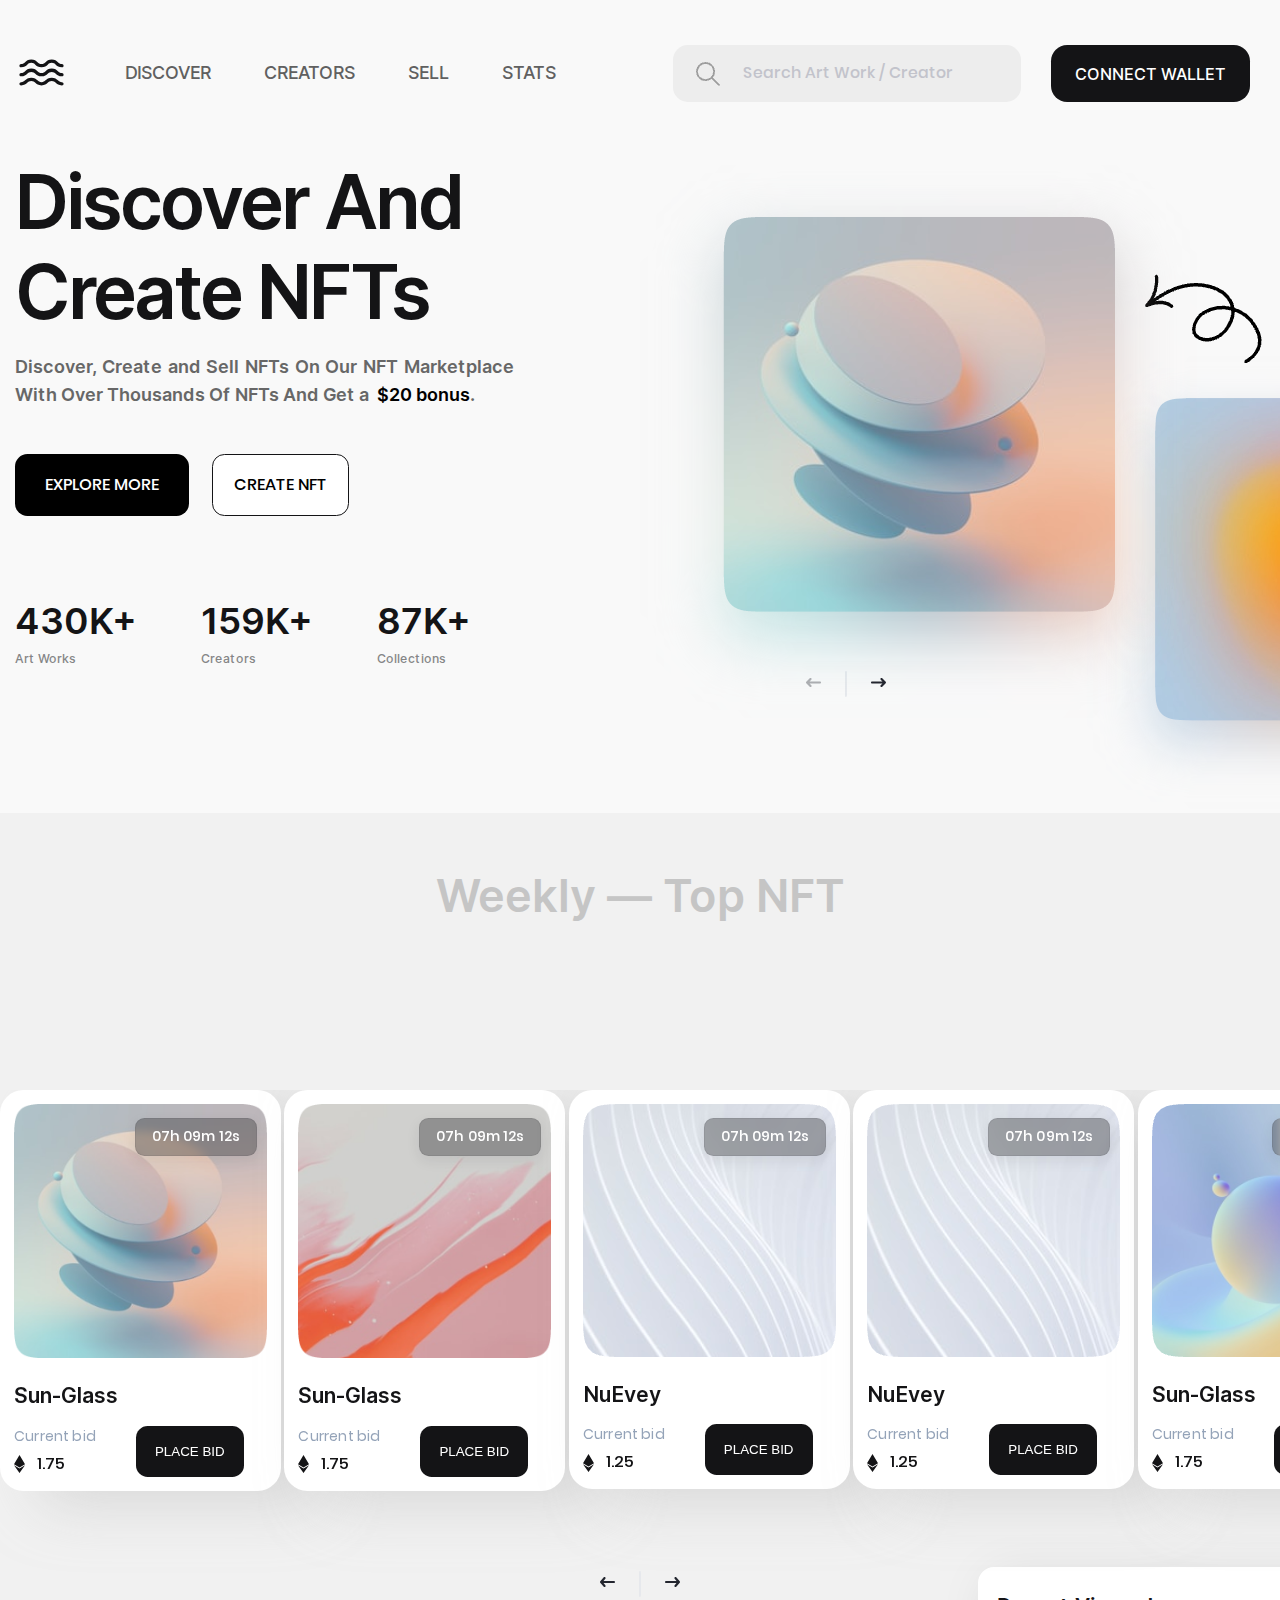
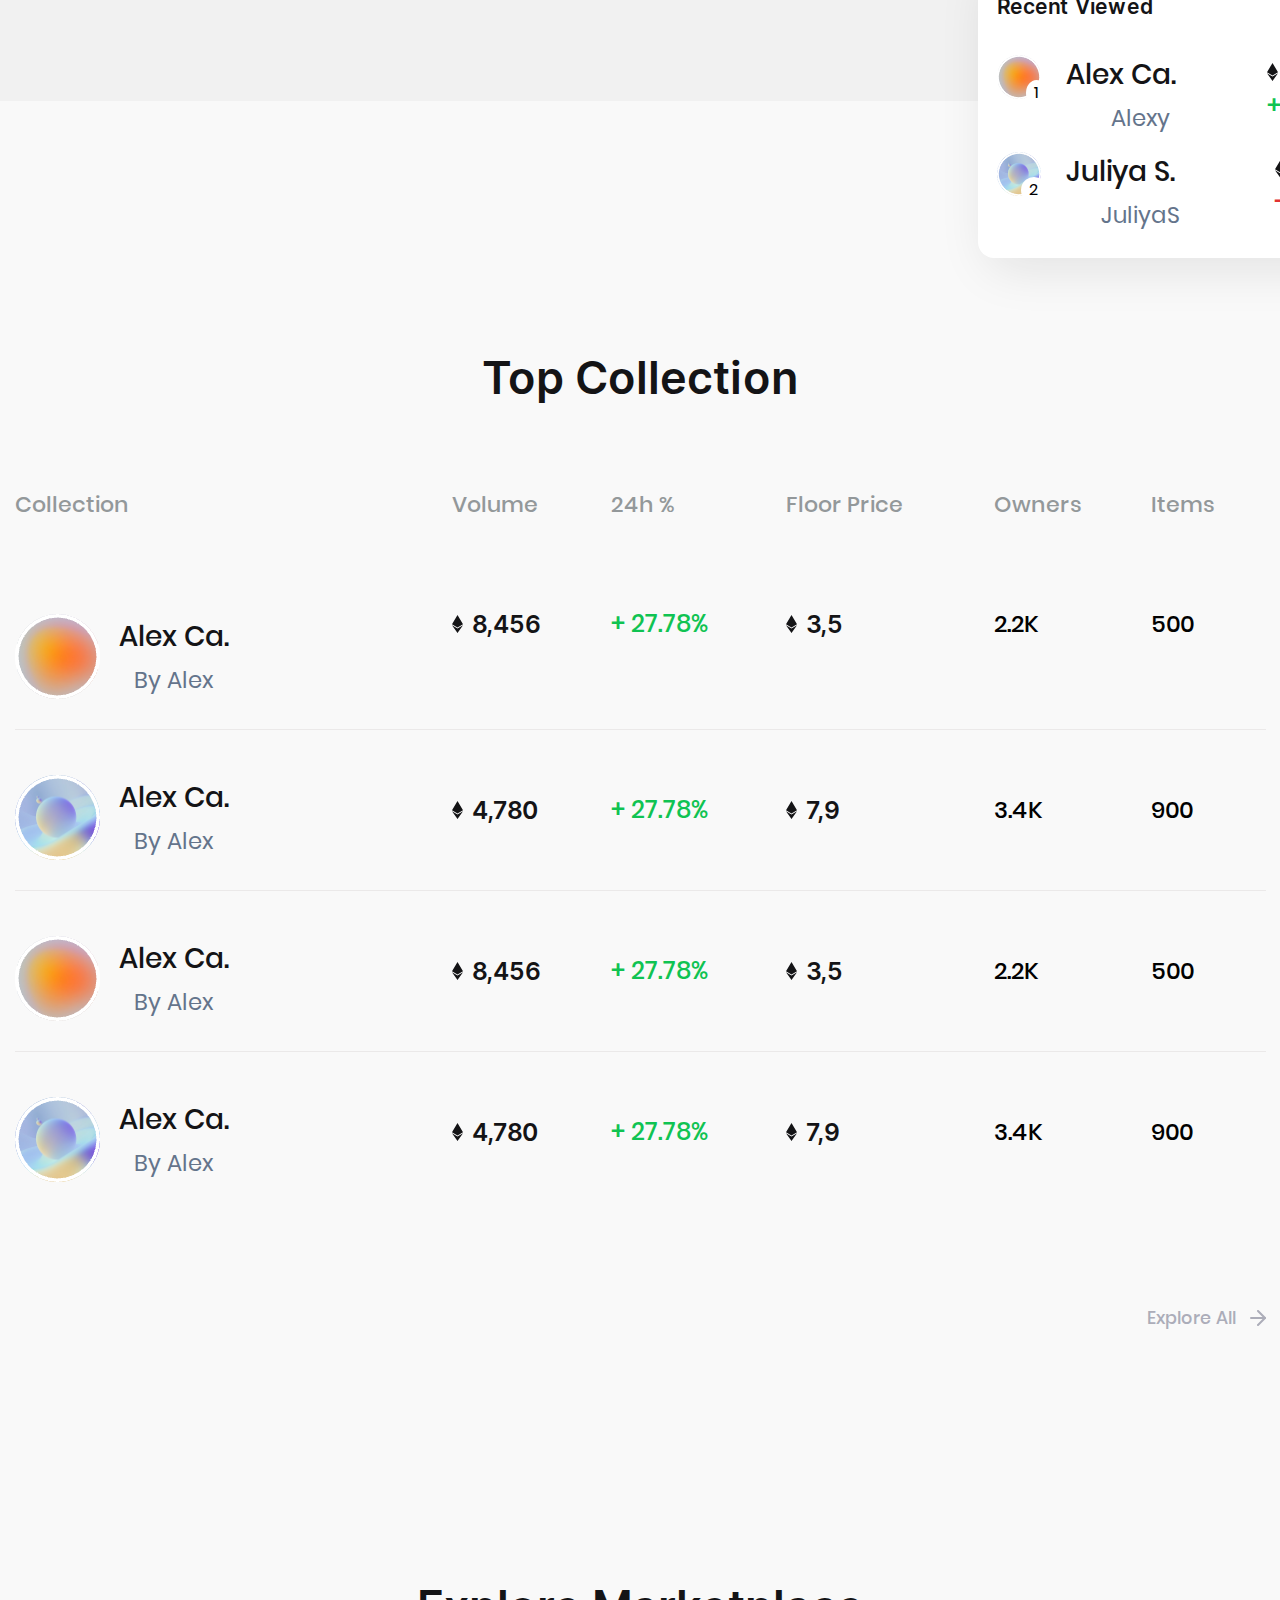
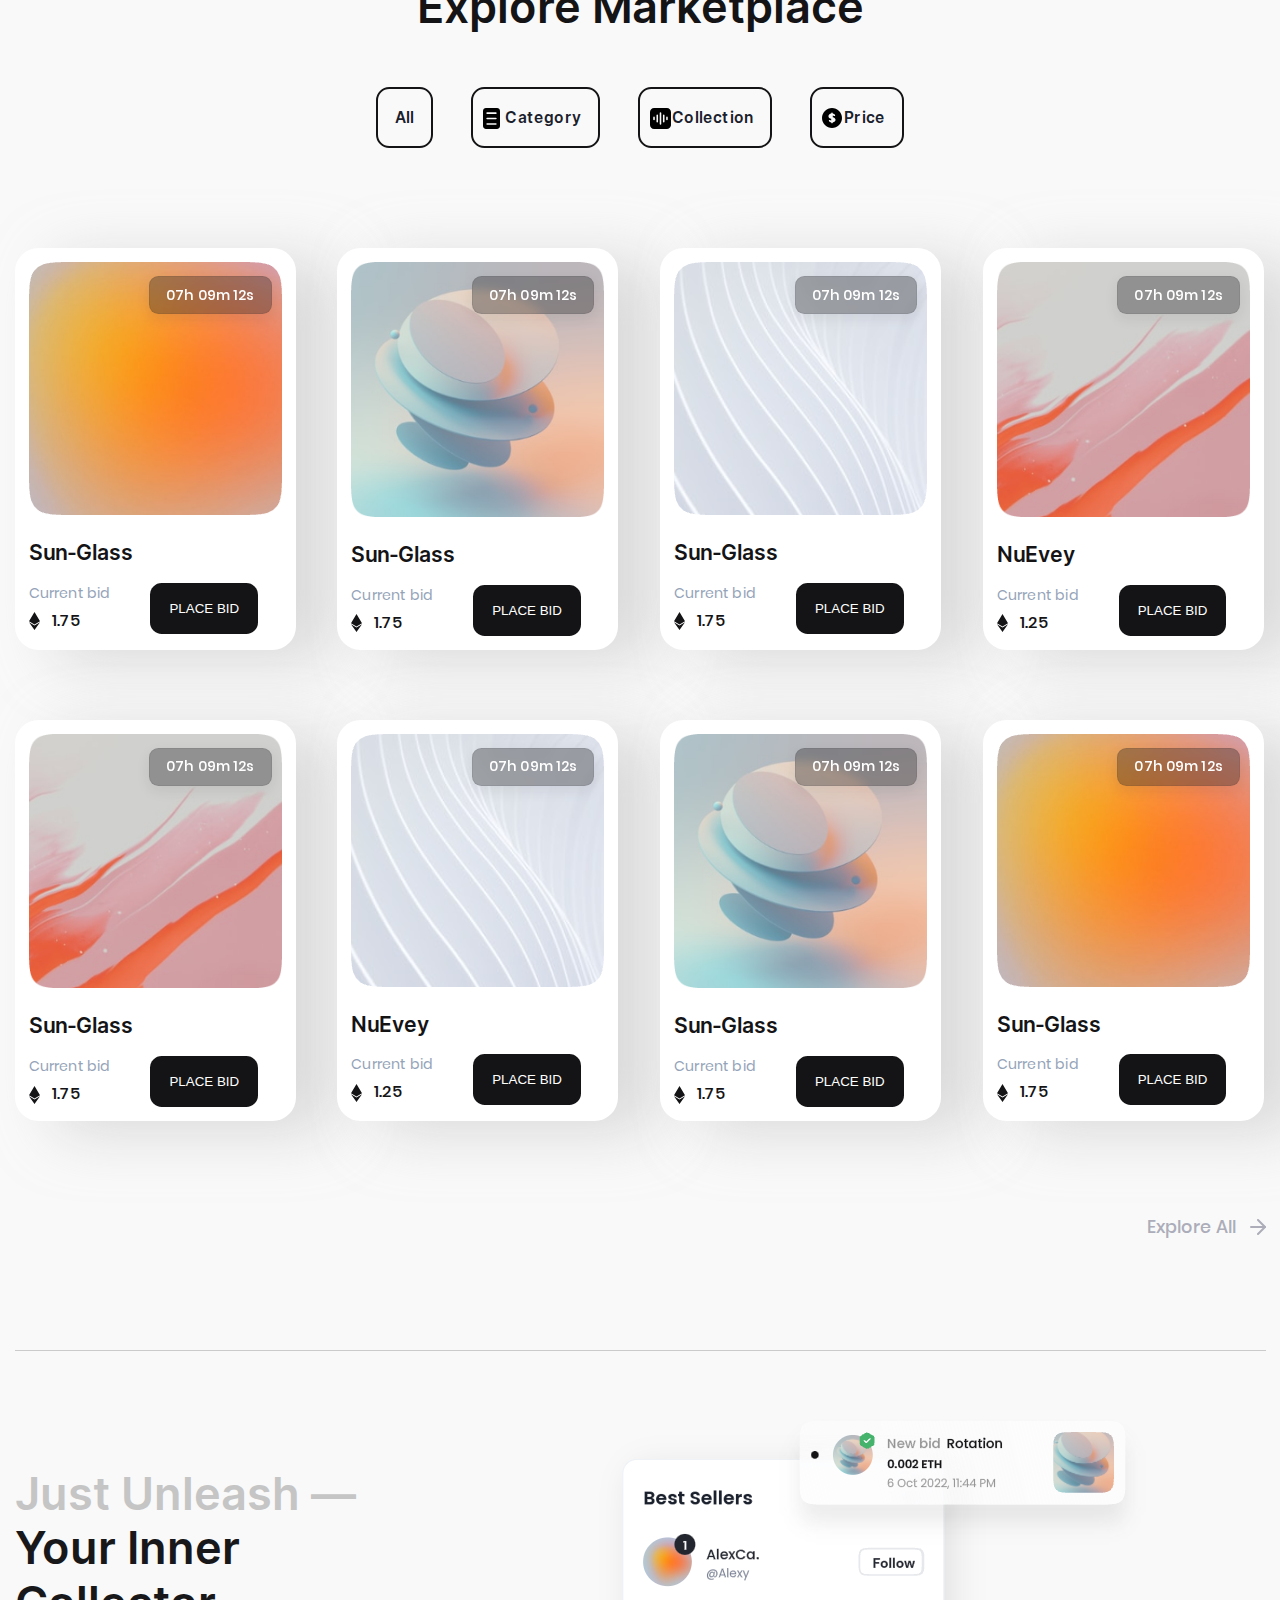
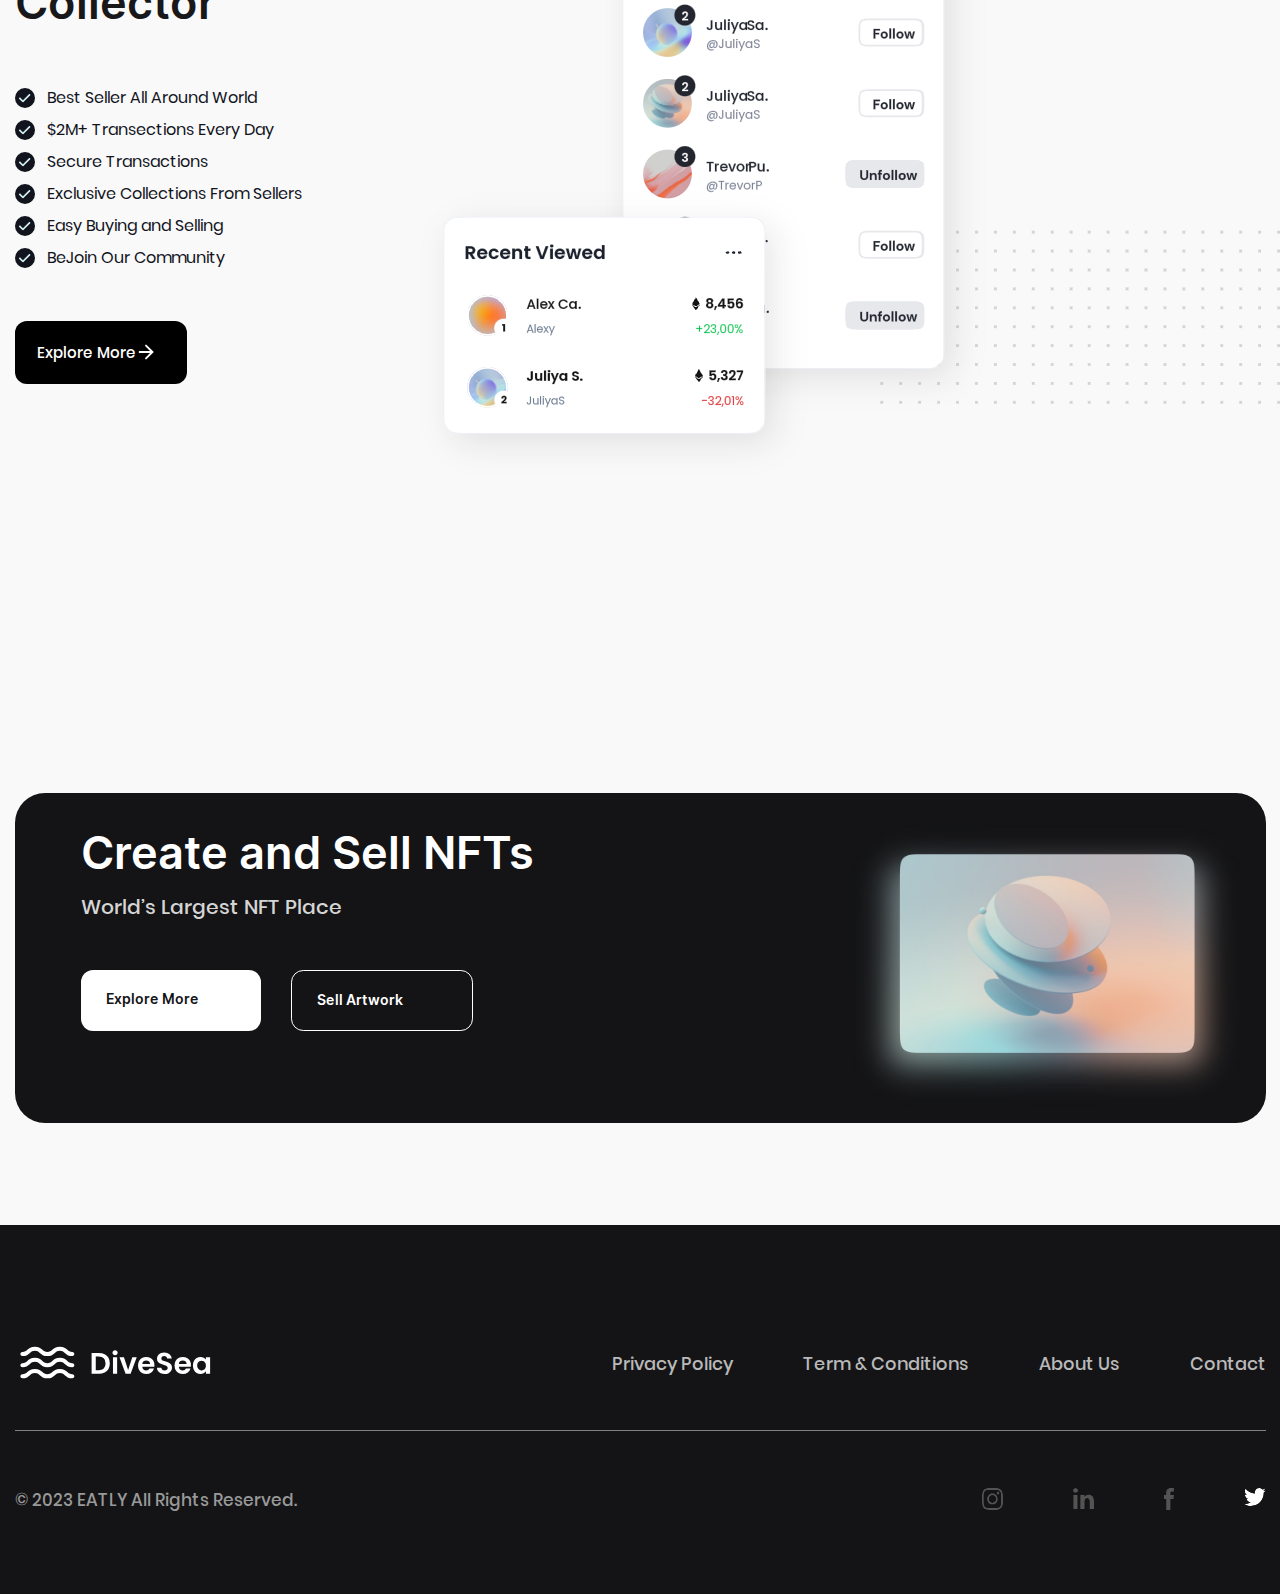
==== commit 346430ed: "added new pages and start creating adaptive design" ====
--- a/index.html
+++ b/index.html
@@ -1,566 +1,583 @@
-<!DOCTYPE html>
-<html lang="en">
-<head>
-    <meta charset="UTF-8">
-    <meta name="viewport" content="width=device-width, initial-scale=1.0">
-    <title>DiveSea</title>
-    <link rel="stylesheet" href="css/reset.css">
-    <link rel="stylesheet" href="css/main.css">
-    <link rel="stylesheet" href="css/header.css">
-    <link rel="stylesheet" href="css/hero.css">
-    <link rel="stylesheet" href="css/weekly.css">
-    <link rel="stylesheet" href="css/collection.css">
-    <link rel="stylesheet" href="css/explore.css">
-    <link rel="stylesheet" href="css/advanteges.css">
-    <link rel="stylesheet" href="css/create.css">
-    <link rel="stylesheet" href="css/footet.css">
-    <link rel="stylesheet" href="https://cdn.jsdelivr.net/npm/swiper@11/swiper-bundle.min.css"/>
-
-    <script src="/js/index.js" defer></script>
-    <script src="https://cdn.jsdelivr.net/npm/swiper@11/swiper-bundle.min.js"></script>
-</head>
-<body>
-   <header class="header">
-        <div class="header__container container">
-            <a href="#" class="header__logo">
-                <img class="header__logo-image" src="img/header_logo.svg" alt="logo">
-            </a>
-            <nav class="header__nav">
-                <ul class="header__list">
-                    <li class="header__item">
-                        <a class="header__link" href="#">discover</a>
-                    </li>
-                    <li class="header__item">
-                        <a class="header__link" href="#">creators</a>
-                    </li>
-                    <li class="header__item">
-                        <a class="header__link" href="#">sell</a>
-                    </li>
-                    <li class="header__item">
-                        <a class="header__link" href="#">stats</a>
-                    </li>
-                </ul>
-            </nav>
-            <input class="header__input" type="search" placeholder="Search Art Work&nbsp;/ Creator">
-            <button class="header__btn">Connect Wallet</button>
-        </div>
-   </header>
-   <section class="hero">
-    <div class="hero__container container">
-        <div class="hero__content">
-            <h1 class="hero__title">Discover And Create NFTs</h1>
-            <p class="hero__text">Discover, Create and Sell NFTs On&nbsp;Our NFT Marketplace With Over Thousands Of&nbsp;NFTs And Get a&nbsp;$20&nbsp;bonus.</p>
-            <div class="hero__buttons">
-                <button class="hero__btn hero__btn--explore">Explore More</button>
-                <button class="hero__btn hero__btn--create">create NFT</button>
-            </div>
-            <div class="hero__marks">
-                <div class="hero__mark">
-                    <p class="hero__point">430K+</p>
-                    <span class="hero__descr">Art Works</span>
-                </div>
-                <div class="hero__mark">
-                    <p class="hero__point">159K+</p>
-                    <span class="hero__descr">Creators</span>
-                </div>
-                <div class="hero__mark">
-                    <p class="hero__point">87K+</p>
-                    <span class="hero__descr">Collections</span>
-                </div>
-            </div>
-        </div>
-    </div>
-    <div class="hero__slider-wrapper">
-        <div class="hero__slider swiper mySwiper">
-            <div class="swiper-wrapper">
-              <div class="hero__slide swiper-slide"><img class="hero__image slider__img" src="img/hero-slide.png" alt="slider image rectengle"></div>
-    
-              <div class="hero__slide swiper-slide"><img class="hero__image slider__img" src="img/hero-slide.png" alt="slider image rectengle"></div>
-            </div>
-            <div class="slider__navigation slider__navigation--hero">
-                <div class="swiper-button-prev"></div>
-                <div class="swiper-button-next"></div>
-            </div>
-        </div>
-    </div>
-   </section>
-   <section class="weekly">
-        <div class="weekly__container container">
-            <h2 class="weekly__title">Weekly&nbsp;&mdash; Top NFT</h2>
-        </div>
-        <div class="swiper mySwiper weekly__slider">
-            <div class="swiper-wrapper weekly__cards">
-            <div class="swiper-slide">
-                <div class="weekly__card card">
-                    <div class="weekly__top card__top">
-                        <img class="weekly__img card__img" src="img/weekly-card1.png" alt="crypto image">
-                        <time class="weekly__time card__time" datetime="7h 9m 12s">07h 09m 12s</time>
-                    </div>
-                    <p class="weekly__card-name card__name">Sun-Glass</p>
-                    <div class="weekly__card-content card__content">
-                        <div class="weekly__card-price card__price-block">
-                            <span class="weekly__descr card__descr">Current bid</span>
-                            <span class="weekly__price card__price">1.75</span>
-                        </div>
-                        <button class="weekly__btn card__btn">PLACE BID</button>
-                    </div>
-                </div>
-            </div>
-            <div class="swiper-slide">
-                <div class="weekly__card card">
-                    <div class="weekly__top card__top">
-                        <img class="weekly__img card__img" src="img/weekly-card2.png" alt="crypto image">
-                        <time class="weekly__time card__time" datetime="7h 9m 12s">07h 09m 12s</time>
-                    </div>
-                    <p class="weekly__card-name card__name">Sun-Glass</p>
-                    <div class="weekly__card-content card__content">
-                        <div class="weekly__card-price card__price-block">
-                            <span class="weekly__descr card__descr">Current bid</span>
-                            <span class="weekly__price card__price">1.75</span>
-                        </div>
-                        <button class="weekly__btn card__btn">PLACE BID</button>
-                    </div>
-                </div>
-            </div>
-            <div class="swiper-slide">
-                <div class="weekly__card card">
-                    <div class="weekly__top card__top">
-                        <img class="weekly__img card__img" src="img/weekly-card3.png" alt="crypto image">
-                        <time class="weekly__time card__time" datetime="7h 9m 12s">07h 09m 12s</time>
-                    </div>
-                    <p class="weekly__card-name card__name">NuEvey</p>
-                    <div class="weekly__card-content card__content">
-                        <div class="weekly__card-price card__price-block">
-                            <span class="weekly__descr card__descr">Current bid</span>
-                            <span class="weekly__price card__price">1.25</span>
-                        </div>
-                        <button class="weekly__btn card__btn">PLACE BID</button>
-                    </div>
-                </div>
-            </div>
-            <div class="swiper-slide">
-                <div class="weekly__card card">
-                    <div class="weekly__top card__top">
-                        <img class="weekly__img card__img" src="img/weekly-card4.png" alt="crypto image">
-                        <time class="weekly__time card__time" datetime="7h 9m 12s">07h 09m 12s</time>
-                    </div>
-                    <p class="weekly__card-name card__name">NuEvey</p>
-                    <div class="weekly__card-content card__content">
-                        <div class="weekly__card-price card__price-block">
-                            <span class="weekly__descr card__descr">Current bid</span>
-                            <span class="weekly__price card__price">1.25</span>
-                        </div>
-                        <button class="weekly__btn card__btn">PLACE BID</button>
-                    </div>
-                </div>
-            </div>
-            <div class="swiper-slide">
-                <div class="weekly__card card">
-                    <div class="weekly__top card__top">
-                        <img class="weekly__img card__img" src="img/weekly-card5.png" alt="crypto image">
-                        <time class="weekly__time card__time" datetime="7h 9m 12s">07h 09m 12s</time>
-                    </div>
-                    <p class="weekly__card-name card__name">Sun-Glass</p>
-                    <div class="weekly__card-content card__content">
-                        <div class="weekly__card-price card__price-block">
-                            <span class="weekly__descr card__descr">Current bid</span>
-                            <span class="weekly__price card__price">1.75</span>
-                        </div>
-                        <button class="weekly__btn card__btn">PLACE BID</button>
-                    </div>
-                </div>
-            </div>
-            <div class="swiper-slide">
-                <div class="weekly__card card">
-                    <div class="weekly__top card__top">
-                        <img class="weekly__img card__img" src="img/weekly-card1.png" alt="crypto image">
-                        <time class="weekly__time card__time" datetime="7h 9m 12s">07h 09m 12s</time>
-                    </div>
-                    <p class="weekly__card-name card__name">NuEvey</p>
-                    <div class="weekly__card-content card__content">
-                        <div class="weekly__card-price card__price-block">
-                            <span class="weekly__descr card__descr">Current bid</span>
-                            <span class="weekly__price card__price">1.25</span>
-                        </div>
-                        <button class="weekly__btn card__btn">PLACE BID</button>
-                    </div>
-                </div>
-            </div>
-            <div class="swiper-slide">
-                <div class="weekly__card card">
-                    <div class="weekly__top card__top">
-                        <img class="weekly__img card__img" src="img/weekly-card2.png" alt="crypto image">
-                        <time class="weekly__time card__time" datetime="7h 9m 12s">07h 09m 12s</time>
-                    </div>
-                    <p class="weekly__card-name card__name">NuEvey</p>
-                    <div class="weekly__card-content card__content">
-                        <div class="weekly__card-price card__price-block">
-                            <span class="weekly__descr card__descr">Current bid</span>
-                            <span class="weekly__price card__price">1.25</span>
-                        </div>
-                        <button class="weekly__btn card__btn">PLACE BID</button>
-                    </div>
-                </div>
-            </div>
-            <div class="swiper-slide">
-                <div class="weekly__card card">
-                    <div class="weekly__top card__top">
-                        <img class="weekly__img card__img" src="img/weekly-card3.png" alt="crypto image">
-                        <time class="weekly__time card__time" datetime="7h 9m 12s">07h 09m 12s</time>
-                    </div>
-                    <p class="weekly__card-name card__name">NuEvey</p>
-                    <div class="weekly__card-content card__content">
-                        <div class="weekly__card-price card__price-block">
-                            <span class="weekly__descr card__descr">Current bid</span>
-                            <span class="weekly__price card__price">1.25</span>
-                        </div>
-                        <button class="weekly__btn card__btn">PLACE BID</button>
-                    </div>
-                </div>
-            </div>
-            </div>
-            <div class="slider__navigation slider__navigation--weekly">
-                <div class="swiper-button-prev "></div>
-                <div class="swiper-button-next"></div>
-            </div>
-        </div>
-   </section>
-   <section class="collection">
-    <div class="collection__container container">
-        <div class="collection__card">
-            <div class="collection__card-top">
-                <h2 class="collection__card-title">Recent Viewed</h2>
-                <button class="collection__card-btn"><img class="collection__card-btn-img" src="img/collection-btn.svg"></button>
-            </div>
-            <div class="collection__users-stat">
-                <div class="collection__user-stat">
-                    <div class="collection__user">
-                        <div class="collection__card-image-numb">
-                            <img class="collection__afatar" src="img/user-icon-1.png" alt="" width="44" height="44">
-                            <span class="collection__img-count">1</span>
-                        </div>
-                        <div class="collection__aftor-descr">
-                            <p class="collection__aftor-name collection__aftor-name--minsize">Alex Ca.</p>
-                            <span class="collection__adressed">Alexy</span>
-                        </div>
-                    </div>
-                    <div class="collection__user-price">
-                        <p class="collection__price">4,780</p>
-                        <p class="collection__percent">+23,00%</p>
-                    </div>
-                </div>
-                <div class="collection__user-stat">
-                    <div class="collection__user">
-                        <div class="collection__card-image-numb">
-                            <img class="collection__afatar" src="img/user-icon-2.png" alt="" width="44" height="44">
-                            <span class="collection__img-count">2</span>
-                        </div>
-                        <div class="collection__aftor-descr">
-                            <p class="collection__aftor-name collection__aftor-name--minsize">Juliya S.</p>
-                            <span class="collection__adressed">JuliyaS</span>
-                        </div>
-                    </div>
-                    <div class="collection__user-price">
-                        <p class="collection__price">5,327</p>
-                        <p class="collection__percent collection__percent--minus">-32,01%</p>
-                    </div>
-                </div>
-
-            </div>
-        </div>
-        <h2 class="collection__title">Top Collection</h2>
-        <table class="collection__table">
-            <thead class="collection__subtitle">
-                <tr class="collection__top">
-                    <th class="collection__table-departments" scope="col">Collection</th>
-                    <th class="collection__table-departments" scope="col">Volume</th>
-                    <th class="collection__table-departments" scope="col">24h&nbsp;%</th>
-                    <th class="collection__table-departments" scope="col">Floor Price</th>
-                    <th class="collection__table-departments" scope="col">Owners</th>
-                    <th class="collection__table-departments" scope="col">Items</th>
-                </tr>
-            </thead>
-            <tdody class="collection__content">
-                <tr class="collection__description">
-                    <th class="collection__table-heading collection__table-heading--first">
-                        <div class="collection__aftor">
-                            <img class="collection__afatar" src="img/user-icon-1.png" alt="">
-                            <div class="collection__aftor-descr">
-                                <p class="collection__aftor-name">Alex Ca.</p>
-                                <span class="collection__adressed">By Alex</span>
-                            </div>
-                        </div>
-                    </th >
-                    <td class="collection__price collection__price--first">8,456</td>
-                    <td class="collection__percent">+ 27.78%</td>
-                    <td class="collection__price collection__price--first">3,5</td>
-                    <td class="collection__quantity">2.2K</td>
-                    <td class="collection__quantity">500</td>
-                </tr>
-                <tr class="collection__description">
-                    <th class="collection__table-heading">
-                        <div class="collection__aftor">
-                            <img class="collection__afatar" src="img/user-icon-2.png" alt="">
-                            <div class="collection__aftor-descr">
-                                <p class="collection__aftor-name">Alex Ca.</p>
-                                <span class="collection__adressed">By Alex</span>
-                            </div>
-                        </div>
-                    </th>
-                    <td class="collection__price">4,780</td>
-                    <td class="collection__percent">+ 27.78%</td>
-                    <td class="collection__price">7,9</td>
-                    <td class="collection__quantity">3.4K</td>
-                    <td class="collection__quantity">900</td>
-                </tr>
-                <tr class="collection__description">
-                    <th class="collection__table-heading">
-                        <div class="collection__aftor">
-                            <img class="collection__afatar" src="img/user-icon-1.png" alt="">
-                            <div class="collection__aftor-descr">
-                                <p class="collection__aftor-name">Alex Ca.</p>
-                                <span class="collection__adressed">By Alex</span>
-                            </div>
-                        </div>
-                    </th>
-                    <td class="collection__price">8,456</td>
-                    <td class="collection__percent">+ 27.78%</td>
-                    <td class="collection__price">3,5</td>
-                    <td class="collection__quantity">2.2K</td>
-                    <td class="collection__quantity">500</td>
-                </tr>
-                <tr class="collection__description collection__description--last">
-                    <th class="collection__table-heading">
-                        <div class="collection__aftor">
-                            <img class="collection__afatar" src="img/user-icon-2.png" alt="">
-                            <div class="collection__aftor-descr">
-                                <p class="collection__aftor-name">Alex Ca.</p>
-                                <span class="collection__adressed">By Alex</span>
-                            </div>
-                        </div>
-                    </th>
-                    <td class="collection__price">4,780</td>
-                    <td class="collection__percent">+ 27.78%</td>
-                    <td class="collection__price">7,9</td>
-                    <td class="collection__quantity">3.4K</td>
-                    <td class="collection__quantity">900</td>
-                </tr>
-            </tdody>
-        </table>
-        <button class="explore-button">Explore All</button>
-    </div>
-   </section>
-   <section class="explore">
-    <div class="explore__container container">
-        <h2 class="explore__title">Explore Marketplace</h2>
-        <ul class="explore__list">
-            <li class="explore__item">
-                <button class="explore__button">All</button>
-            </li>
-            <li class="explore__item">
-                <button class="explore__button explore__button--catalog">Category</button>
-            </li>
-            <li class="explore__item">
-                <button class="explore__button explore__button--collection">Collection</button>
-            </li>
-            <li class="explore__item">
-                <button class="explore__button explore__button--dollar">Price</button>
-            </li>
-        </ul>
-        <div class="explore__cards">
-            <div class="explore__card card">
-                <div class="explore__top card__top">
-                    <img class="explore__img card__img" src="img/Mask Group (7).png" alt="crypto image">
-                    <time class="explore__time card__time" datetime="7h 9m 12s">07h 09m 12s</time>
-                </div>
-                <p class="explore__card-name card__name">Sun-Glass</p>
-                <div class="explore__card-content card__content">
-                    <div class="explore__card-price card__price-block">
-                        <span class="explore__descr card__descr">Current bid</span>
-                        <span class="explore__price card__price">1.75</span>
-                    </div>
-                    <button class="explore__btn card__btn">PLACE BID</button>
-                </div>
-            </div>
-            <div class="explore__card card">
-                <div class="explore__top card__top">
-                    <img class="explore__img card__img" src="img/weekly-card1.png" alt="crypto image">
-                    <time class="explore__time card__time" datetime="7h 9m 12s">07h 09m 12s</time>
-                </div>
-                <p class="explore__card-name card__name">Sun-Glass</p>
-                <div class="explore__card-content card__content">
-                    <div class="explore__card-price card__price-block">
-                        <span class="explore__descr card__descr">Current bid</span>
-                        <span class="explore__price card__price">1.75</span>
-                    </div>
-                    <button class="explore__btn card__btn">PLACE BID</button>
-                </div>
-            </div>
-            <div class="explore__card card">
-                <div class="explore__top card__top">
-                    <img class="explore__img card__img" src="img/weekly-card4.png" alt="crypto image">
-                    <time class="explore__time card__time" datetime="7h 9m 12s">07h 09m 12s</time>
-                </div>
-                <p class="explore__card-name card__name">Sun-Glass</p>
-                <div class="explore__card-content card__content">
-                    <div class="explore__card-price card__price-block">
-                        <span class="explore__descr card__descr">Current bid</span>
-                        <span class="explore__price card__price">1.75</span>
-                    </div>
-                    <button class="explore__btn card__btn">PLACE BID</button>
-                </div>
-            </div>
-            <div class="explore__card card">
-                <div class="explore__top card__top">
-                    <img class="explore__img card__img" src="img/weekly-card2.png" alt="crypto image">
-                    <time class="explore__time card__time" datetime="7h 9m 12s">07h 09m 12s</time>
-                </div>
-                <p class="explore__card-name card__name">NuEvey</p>
-                <div class="explore__card-content card__content">
-                    <div class="explore__card-price card__price-block">
-                        <span class="explore__descr card__descr">Current bid</span>
-                        <span class="explore__price card__price">1.25</span>
-                    </div>
-                    <button class="explore__btn card__btn">PLACE BID</button>
-                </div>
-            </div>
-            <div class="explore__card card">
-                <div class="explore__top card__top">
-                    <img class="explore__img card__img" src="img/weekly-card2.png" alt="crypto image">
-                    <time class="explore__time card__time" datetime="7h 9m 12s">07h 09m 12s</time>
-                </div>
-                <p class="explore__card-name card__name">Sun-Glass</p>
-                <div class="explore__card-content card__content">
-                    <div class="explore__card-price card__price-block">
-                        <span class="explore__descr card__descr">Current bid</span>
-                        <span class="explore__price card__price">1.75</span>
-                    </div>
-                    <button class="explore__btn card__btn">PLACE BID</button>
-                </div>
-            </div>
-            <div class="explore__card card">
-                <div class="explore__top card__top">
-                    <img class="explore__img card__img" src="img/weekly-card4.png" alt="crypto image">
-                    <time class="explore__time card__time" datetime="7h 9m 12s">07h 09m 12s</time>
-                </div>
-                <p class="explore__card-name card__name">NuEvey</p>
-                <div class="explore__card-content card__content">
-                    <div class="explore__card-price card__price-block">
-                        <span class="explore__descr card__descr">Current bid</span>
-                        <span class="explore__price card__price">1.25</span>
-                    </div>
-                    <button class="explore__btn card__btn">PLACE BID</button>
-                </div>
-            </div>
-            <div class="explore__card card">
-                <div class="explore__top card__top">
-                    <img class="explore__img card__img" src="img/weekly-card1.png" alt="crypto image">
-                    <time class="explore__time card__time" datetime="7h 9m 12s">07h 09m 12s</time>
-                </div>
-                <p class="explore__card-name card__name">Sun-Glass</p>
-                <div class="explore__card-content card__content">
-                    <div class="explore__card-price card__price-block">
-                        <span class="explore__descr card__descr">Current bid</span>
-                        <span class="explore__price card__price">1.75</span>
-                    </div>
-                    <button class="explore__btn card__btn">PLACE BID</button>
-                </div>
-            </div>
-            <div class="explore__card card">
-                <div class="explore__top card__top">
-                    <img class="explore__img card__img" src="img/Mask Group (7).png" alt="crypto image">
-                    <time class="explore__time card__time" datetime="7h 9m 12s">07h 09m 12s</time>
-                </div>
-                <p class="explore__card-name card__name">Sun-Glass</p>
-                <div class="explore__card-content card__content">
-                    <div class="explore__card-price card__price-block">
-                        <span class="explore__descr card__descr">Current bid</span>
-                        <span class="explore__price card__price">1.75</span>
-                    </div>
-                    <button class="explore__btn card__btn">PLACE BID</button>
-                </div>
-            </div>
-        </div>
-        <button class="explore-button explore-button--section-explore">Explore All</button>
-    </div>
-   </section>
-   <section class="advanteges">
-        <div class="advanteges__container container">
-            <h2 class="advanteges__title"><span class="advanteges__text">Just Unleash&nbsp;&mdash;</span>Your Inner Collector</h2>
-            <ul class="advanteges__list">
-                <li class="advanteges__item">Best Seller All Around World</li>
-                <li class="advanteges__item">$2M+ Transections Every Day</li>
-                <li class="advanteges__item">Secure Transactions</li>
-                <li class="advanteges__item">Exclusive Collections From Sellers</li>
-                <li class="advanteges__item">Easy Buying and Selling</li>
-                <li class="advanteges__item">BeJoin Our Community</li>
-            </ul>
-            <a class="advanteges__link" href="#">Explore More</a>
-        </div>
-   </section>
-   <section class="create">
-    <div class="create__container container">
-        <div class="create__card">
-            <div class="create__content">
-                <h2 class="create__title">Create and Sell NFTs</h2>
-                <p class="create__text">World&rsquo;s Largest NFT Place</p>
-                <div class="create__buttons">
-                    <div class="create__btn create__btn--white">Explore More</div>
-                    <div class="create__btn create__btn--dark">Sell Artwork</div>
-                </div>
-            </div>
-            <img class="create__img" src="img/Сочетание 4.png">
-        </div>
-    </div>
-   </section>
-   <footer class="footer">
-    <div class="footer__container container">
-        <div class="footer__block footer__block--first">
-            <a class="footer__logo" href="#"><img class="footer__logo-image" src="img/Logo (2).svg"></a>
-            <ul class="footer__list">
-                <li class="footer__item">
-                    <a class="footer__link" href="#">Privacy Policy</a>
-                </li>
-                <li class="footer__item">
-                    <a class="footer__link" href="#">Term & Conditions</a>
-                </li>
-                <li class="footer__item">
-                    <a class="footer__link" href="#">About Us</a>
-                </li>
-                <li class="footer__item">
-                    <a class="footer__link" href="#">Contact</a>
-                </li>
-            </ul>
-        </div>
-        <div class="footer__block">
-            <p class="footer__coperide">&copy;&nbsp;2023&nbsp;EATLY All Rights Reserved.</p>
-            <ul class="footer__list">
-                <li class="footer__item">
-                    <img class="footer__icon" src="img/Group 888.svg">
-                </li>
-                <li class="footer__item">
-                    <img class="footer__icon" src="img/Path 7.svg">
-                </li>
-                <li class="footer__item">
-                    <img class="footer__icon" src="img/Path 13.svg">   
-                </li>
-                <li class="footer__item">
-                    <img class="footer__icon" src="img/Path 6.svg">
-                </li>
-            </ul>
-        </div>
-    </div>
-   </footer>
-   <!-- <script>
-    var swiper = new Swiper(".mySwiper", {
-      pagination: {
-        el: ".swiper-pagination",
-        clickable: true,
-        renderBullet: function (index, className) {
-          return '<span class="' + className + '">' + (index + 1) + "</span>";
-        },
-      },
-    });
-  </script> -->
-</body>
-</html>+<!DOCTYPE html>
+<html lang="en">
+<head>
+    <meta charset="UTF-8">
+    <meta name="viewport" content="width=device-width, initial-scale=1.0">
+    <title>DiveSea</title>
+    <link rel="stylesheet" href="css/reset.css">
+    <link rel="stylesheet" href="css/main.css">
+    <link rel="stylesheet" href="css/header.css">
+    <link rel="stylesheet" href="css/hero.css">
+    <link rel="stylesheet" href="css/weekly.css">
+    <link rel="stylesheet" href="css/collection.css">
+    <link rel="stylesheet" href="css/explore.css">
+    <link rel="stylesheet" href="css/advanteges.css">
+    <link rel="stylesheet" href="css/create.css">
+    <link rel="stylesheet" href="css/footet.css">
+    <link rel="stylesheet" href="css/adaptive.css">
+    <link rel="stylesheet" href="https://cdn.jsdelivr.net/npm/swiper@11/swiper-bundle.min.css"/>
+
+    <script src="js/index.js" defer></script>
+    <script src="https://cdn.jsdelivr.net/npm/swiper@11/swiper-bundle.min.js"></script>
+</head>
+<body>
+   <header class="header">
+        <div class="header__container container">
+            <a href="#" class="header__logo">
+                <img class="header__logo-image" src="img/header_logo.svg" alt="logo">
+            </a>
+            <nav class="header__nav">
+                <ul class="header__list">
+                    <li class="header__item">
+                        <a class="header__link" href="#">discover</a>
+                    </li>
+                    <li class="header__item">
+                        <a class="header__link" href="#">creators</a>
+                    </li>
+                    <li class="header__item">
+                        <a class="header__link" href="#">sell</a>
+                    </li>
+                    <li class="header__item">
+                        <a class="header__link" href="#">stats</a>
+                    </li>
+                </ul>
+            </nav>
+            <input class="header__input" type="search" placeholder="Search Art Work&nbsp;/ Creator">
+            <button class="header__btn">Connect Wallet</button>
+        </div>
+   </header>
+   <section class="hero">
+    <div class="hero__container container">
+        <div class="hero__content">
+            <h1 class="hero__title">Discover And Create NFTs</h1>
+            <p class="hero__text">Discover, Create and Sell NFTs On&nbsp;Our NFT Marketplace With Over Thousands Of&nbsp;NFTs And Get a&nbsp; <span class="hero__bonus">$20&nbsp;bonus</span>.</p>
+            <div class="hero__buttons">
+                <button class="hero__btn hero__btn--explore">Explore More</button>
+                <button class="hero__btn hero__btn--create">create NFT</button>
+            </div>
+            <div class="hero__marks">
+                <div class="hero__mark">
+                    <p class="hero__point">430K+</p>
+                    <span class="hero__descr">Art Works</span>
+                </div>
+                <div class="hero__mark">
+                    <p class="hero__point">159K+</p>
+                    <span class="hero__descr">Creators</span>
+                </div>
+                <div class="hero__mark">
+                    <p class="hero__point">87K+</p>
+                    <span class="hero__descr">Collections</span>
+                </div>
+            </div>
+        </div>
+    </div>
+    <div class="hero__slider-wrapper">
+        <div class="hero__slider swiper mySwiper">
+            <div class="swiper-wrapper">
+              <div class="hero__slide swiper-slide"><img class="hero__image slider__img" src="img/hero-slide.png" alt="slider image rectengle"></div>
+    
+              <div class="hero__slide swiper-slide"><img class="hero__image slider__img" src="img/hero-slide.png" alt="slider image rectengle"></div>
+            </div>
+            <div class="slider__navigation slider__navigation--hero">
+                <div class="swiper-button-prev"></div>
+                <div class="swiper-button-next"></div>
+            </div>
+        </div>
+    </div>
+   </section>
+   <section class="weekly">
+        <div class="weekly__container container">
+            <h2 class="weekly__title">Weekly&nbsp;&mdash; Top NFT</h2>
+        </div>
+        <div class="swiper mySwiper weekly__slider">
+            <div class="swiper-wrapper weekly__cards">
+            <div class="swiper-slide">
+                <a class="weekly__link" href="detail.html">
+                    <div class="weekly__card card">
+                        <div class="weekly__top card__top">
+                            <img class="weekly__img card__img" src="img/weekly-card1.png" alt="crypto image">
+                            <time class="weekly__time card__time" datetime="7h 9m 12s">07h 09m 12s</time>
+                        </div>
+                        <p class="weekly__card-name card__name">Sun-Glass</p>
+                        <div class="weekly__card-content card__content">
+                            <div class="weekly__card-price card__price-block">
+                                <span class="weekly__descr card__descr">Current bid</span>
+                                <span class="weekly__price card__price">1.75</span>
+                            </div>
+                            <button class="weekly__btn card__btn">PLACE BID</button>
+                        </div>
+                    </div>
+                </a>
+            </div>
+            <div class="swiper-slide">
+                <a class="weekly__link" href="/detail.html">
+                    <div class="weekly__card card">
+                        <div class="weekly__top card__top">
+                            <img class="weekly__img card__img" src="img/weekly-card2.png" alt="crypto image">
+                            <time class="weekly__time card__time" datetime="7h 9m 12s">07h 09m 12s</time>
+                        </div>
+                        <p class="weekly__card-name card__name">Sun-Glass</p>
+                        <div class="weekly__card-content card__content">
+                            <div class="weekly__card-price card__price-block">
+                                <span class="weekly__descr card__descr">Current bid</span>
+                                <span class="weekly__price card__price">1.75</span>
+                            </div>
+                            <button class="weekly__btn card__btn">PLACE BID</button>
+                        </div>
+                    </div>
+                </a>
+            </div>
+            <div class="swiper-slide">
+                <a class="weekly__link" href="/detail.html">
+                    <div class="weekly__card card">
+                        <div class="weekly__top card__top">
+                            <img class="weekly__img card__img" src="img/weekly-card3.png" alt="crypto image">
+                            <time class="weekly__time card__time" datetime="7h 9m 12s">07h 09m 12s</time>
+                        </div>
+                        <p class="weekly__card-name card__name">NuEvey</p>
+                        <div class="weekly__card-content card__content">
+                            <div class="weekly__card-price card__price-block">
+                                <span class="weekly__descr card__descr">Current bid</span>
+                                <span class="weekly__price card__price">1.25</span>
+                            </div>
+                            <button class="weekly__btn card__btn">PLACE BID</button>
+                        </div>
+                    </div>
+                </a>
+            </div>
+            <div class="swiper-slide">
+                <a class="weekly__link" href="/detail.html">
+                    <div class="weekly__card card">
+                        <div class="weekly__top card__top">
+                            <img class="weekly__img card__img" src="img/weekly-card4.png" alt="crypto image">
+                            <time class="weekly__time card__time" datetime="7h 9m 12s">07h 09m 12s</time>
+                        </div>
+                        <p class="weekly__card-name card__name">NuEvey</p>
+                        <div class="weekly__card-content card__content">
+                            <div class="weekly__card-price card__price-block">
+                                <span class="weekly__descr card__descr">Current bid</span>
+                                <span class="weekly__price card__price">1.25</span>
+                            </div>
+                            <button class="weekly__btn card__btn">PLACE BID</button>
+                        </div>
+                    </div>
+                </a>
+            </div>
+            <div class="swiper-slide">
+                <a class="weekly__link" href="/detail.html">
+                    <div class="weekly__card card">
+                        <div class="weekly__top card__top">
+                            <img class="weekly__img card__img" src="img/weekly-card5.png" alt="crypto image">
+                            <time class="weekly__time card__time" datetime="7h 9m 12s">07h 09m 12s</time>
+                        </div>
+                        <p class="weekly__card-name card__name">Sun-Glass</p>
+                        <div class="weekly__card-content card__content">
+                            <div class="weekly__card-price card__price-block">
+                                <span class="weekly__descr card__descr">Current bid</span>
+                                <span class="weekly__price card__price">1.75</span>
+                            </div>
+                            <button class="weekly__btn card__btn">PLACE BID</button>
+                        </div>
+                    </div>
+                </a>
+            </div>
+            <div class="swiper-slide">
+                <a class="weekly__link" href="/detail.html">
+                    <div class="weekly__card card">
+                        <div class="weekly__top card__top">
+                            <img class="weekly__img card__img" src="img/weekly-card1.png" alt="crypto image">
+                            <time class="weekly__time card__time" datetime="7h 9m 12s">07h 09m 12s</time>
+                        </div>
+                        <p class="weekly__card-name card__name">NuEvey</p>
+                        <div class="weekly__card-content card__content">
+                            <div class="weekly__card-price card__price-block">
+                                <span class="weekly__descr card__descr">Current bid</span>
+                                <span class="weekly__price card__price">1.25</span>
+                            </div>
+                            <button class="weekly__btn card__btn">PLACE BID</button>
+                        </div>
+                    </div>
+                </a>
+            </div>
+            <div class="swiper-slide">
+                <a class="weekly__link" href="/detail.html">
+                    <div class="weekly__card card">
+                        <div class="weekly__top card__top">
+                            <img class="weekly__img card__img" src="img/weekly-card2.png" alt="crypto image">
+                            <time class="weekly__time card__time" datetime="7h 9m 12s">07h 09m 12s</time>
+                        </div>
+                        <p class="weekly__card-name card__name">NuEvey</p>
+                        <div class="weekly__card-content card__content">
+                            <div class="weekly__card-price card__price-block">
+                                <span class="weekly__descr card__descr">Current bid</span>
+                                <span class="weekly__price card__price">1.25</span>
+                            </div>
+                            <button class="weekly__btn card__btn">PLACE BID</button>
+                        </div>
+                    </div>
+                </a>
+            </div>
+            <div class="swiper-slide">
+                <a class="weekly__link" href="/detail.html">
+                    <div class="weekly__card card">
+                        <div class="weekly__top card__top">
+                            <img class="weekly__img card__img" src="img/weekly-card3.png" alt="crypto image">
+                            <time class="weekly__time card__time" datetime="7h 9m 12s">07h 09m 12s</time>
+                        </div>
+                        <p class="weekly__card-name card__name">NuEvey</p>
+                        <div class="weekly__card-content card__content">
+                            <div class="weekly__card-price card__price-block">
+                                <span class="weekly__descr card__descr">Current bid</span>
+                                <span class="weekly__price card__price">1.25</span>
+                            </div>
+                            <button class="weekly__btn card__btn">PLACE BID</button>
+                        </div>
+                    </div>
+                </a>
+            </div>
+            </div>
+            <div class="slider__navigation slider__navigation--weekly">
+                <div class="swiper-button-prev "></div>
+                <div class="swiper-button-next"></div>
+            </div>
+        </div>
+   </section>
+   <section class="collection">
+    <div class="collection__container container">
+        <div class="collection__card collection__card--recent">
+            <div class="collection__card-top">
+                <h2 class="collection__card-title">Recent Viewed</h2>
+                <button class="collection__card-btn"><img class="collection__card-btn-img" src="img/collection-btn.svg"></button>
+            </div>
+            <div class="collection__users-stat">
+                <div class="collection__user-stat">
+                    <div class="collection__user">
+                        <div class="collection__card-image-numb">
+                            <img class="collection__afatar" src="img/user-icon-1.png" alt="" width="44" height="44">
+                            <span class="collection__img-count">1</span>
+                        </div>
+                        <div class="collection__aftor-descr">
+                            <p class="collection__aftor-name collection__aftor-name--minsize">Alex Ca.</p>
+                            <span class="collection__adressed">Alexy</span>
+                        </div>
+                    </div>
+                    <div class="collection__user-price">
+                        <p class="collection__price">4,780</p>
+                        <p class="collection__percent">+23,00%</p>
+                    </div>
+                </div>
+                <div class="collection__user-stat">
+                    <div class="collection__user">
+                        <div class="collection__card-image-numb">
+                            <img class="collection__afatar" src="img/user-icon-2.png" alt="" width="44" height="44">
+                            <span class="collection__img-count">2</span>
+                        </div>
+                        <div class="collection__aftor-descr">
+                            <p class="collection__aftor-name collection__aftor-name--minsize">Juliya S.</p>
+                            <span class="collection__adressed">JuliyaS</span>
+                        </div>
+                    </div>
+                    <div class="collection__user-price">
+                        <p class="collection__price">5,327</p>
+                        <p class="collection__percent collection__percent--minus">-32,01%</p>
+                    </div>
+                </div>
+
+            </div>
+        </div>
+        <h2 class="collection__title">Top Collection</h2>
+        <table class="collection__table">
+            <thead class="collection__subtitle">
+                <tr class="collection__top">
+                    <th class="collection__table-departments" scope="col">Collection</th>
+                    <th class="collection__table-departments" scope="col">Volume</th>
+                    <th class="collection__table-departments" scope="col">24h&nbsp;%</th>
+                    <th class="collection__table-departments" scope="col">Floor Price</th>
+                    <th class="collection__table-departments" scope="col">Owners</th>
+                    <th class="collection__table-departments" scope="col">Items</th>
+                </tr>
+            </thead>
+            <tdody class="collection__content">
+                <tr class="collection__description">
+                    <th class="collection__table-heading collection__table-heading--first">
+                        <div class="collection__aftor">
+                            <img class="collection__afatar" src="img/user-icon-1.png" alt="">
+                            <div class="collection__aftor-descr">
+                                <p class="collection__aftor-name">Alex Ca.</p>
+                                <span class="collection__adressed">By Alex</span>
+                            </div>
+                        </div>
+                    </th >
+                    <td class="collection__price collection__price--first">8,456</td>
+                    <td class="collection__percent">+ 27.78%</td>
+                    <td class="collection__price collection__price--first">3,5</td>
+                    <td class="collection__quantity">2.2K</td>
+                    <td class="collection__quantity">500</td>
+                </tr>
+                <tr class="collection__description">
+                    <th class="collection__table-heading">
+                        <div class="collection__aftor">
+                            <img class="collection__afatar" src="img/user-icon-2.png" alt="">
+                            <div class="collection__aftor-descr">
+                                <p class="collection__aftor-name">Alex Ca.</p>
+                                <span class="collection__adressed">By Alex</span>
+                            </div>
+                        </div>
+                    </th>
+                    <td class="collection__price">4,780</td>
+                    <td class="collection__percent">+ 27.78%</td>
+                    <td class="collection__price">7,9</td>
+                    <td class="collection__quantity">3.4K</td>
+                    <td class="collection__quantity">900</td>
+                </tr>
+                <tr class="collection__description">
+                    <th class="collection__table-heading">
+                        <div class="collection__aftor">
+                            <img class="collection__afatar" src="img/user-icon-1.png" alt="">
+                            <div class="collection__aftor-descr">
+                                <p class="collection__aftor-name">Alex Ca.</p>
+                                <span class="collection__adressed">By Alex</span>
+                            </div>
+                        </div>
+                    </th>
+                    <td class="collection__price">8,456</td>
+                    <td class="collection__percent">+ 27.78%</td>
+                    <td class="collection__price">3,5</td>
+                    <td class="collection__quantity">2.2K</td>
+                    <td class="collection__quantity">500</td>
+                </tr>
+                <tr class="collection__description collection__description--last">
+                    <th class="collection__table-heading">
+                        <div class="collection__aftor">
+                            <img class="collection__afatar" src="img/user-icon-2.png" alt="">
+                            <div class="collection__aftor-descr">
+                                <p class="collection__aftor-name">Alex Ca.</p>
+                                <span class="collection__adressed">By Alex</span>
+                            </div>
+                        </div>
+                    </th>
+                    <td class="collection__price">4,780</td>
+                    <td class="collection__percent">+ 27.78%</td>
+                    <td class="collection__price">7,9</td>
+                    <td class="collection__quantity">3.4K</td>
+                    <td class="collection__quantity">900</td>
+                </tr>
+            </tdody>
+        </table>
+        <button class="explore-button">Explore All</button>
+    </div>
+   </section>
+   <section class="explore">
+    <div class="explore__container container">
+        <h2 class="explore__title">Explore Marketplace</h2>
+        <ul class="explore__list">
+            <li class="explore__item">
+                <button class="explore__button">All</button>
+            </li>
+            <li class="explore__item">
+                <button class="explore__button explore__button--catalog">Category</button>
+            </li>
+            <li class="explore__item">
+                <button class="explore__button explore__button--collection">Collection</button>
+            </li>
+            <li class="explore__item">
+                <button class="explore__button explore__button--dollar">Price</button>
+            </li>
+        </ul>
+        <div class="explore__cards">
+            <div class="explore__card card">
+                <div class="explore__top card__top">
+                    <img class="explore__img card__img" src="img/Mask Group (7).png" alt="crypto image">
+                    <time class="explore__time card__time" datetime="7h 9m 12s">07h 09m 12s</time>
+                </div>
+                <p class="explore__card-name card__name">Sun-Glass</p>
+                <div class="explore__card-content card__content">
+                    <div class="explore__card-price card__price-block">
+                        <span class="explore__descr card__descr">Current bid</span>
+                        <span class="explore__price card__price">1.75</span>
+                    </div>
+                    <button class="explore__btn card__btn">PLACE BID</button>
+                </div>
+            </div>
+            <div class="explore__card card">
+                <div class="explore__top card__top">
+                    <img class="explore__img card__img" src="img/weekly-card1.png" alt="crypto image">
+                    <time class="explore__time card__time" datetime="7h 9m 12s">07h 09m 12s</time>
+                </div>
+                <p class="explore__card-name card__name">Sun-Glass</p>
+                <div class="explore__card-content card__content">
+                    <div class="explore__card-price card__price-block">
+                        <span class="explore__descr card__descr">Current bid</span>
+                        <span class="explore__price card__price">1.75</span>
+                    </div>
+                    <button class="explore__btn card__btn">PLACE BID</button>
+                </div>
+            </div>
+            <div class="explore__card card">
+                <div class="explore__top card__top">
+                    <img class="explore__img card__img" src="img/weekly-card4.png" alt="crypto image">
+                    <time class="explore__time card__time" datetime="7h 9m 12s">07h 09m 12s</time>
+                </div>
+                <p class="explore__card-name card__name">Sun-Glass</p>
+                <div class="explore__card-content card__content">
+                    <div class="explore__card-price card__price-block">
+                        <span class="explore__descr card__descr">Current bid</span>
+                        <span class="explore__price card__price">1.75</span>
+                    </div>
+                    <button class="explore__btn card__btn">PLACE BID</button>
+                </div>
+            </div>
+            <div class="explore__card card">
+                <div class="explore__top card__top">
+                    <img class="explore__img card__img" src="img/weekly-card2.png" alt="crypto image">
+                    <time class="explore__time card__time" datetime="7h 9m 12s">07h 09m 12s</time>
+                </div>
+                <p class="explore__card-name card__name">NuEvey</p>
+                <div class="explore__card-content card__content">
+                    <div class="explore__card-price card__price-block">
+                        <span class="explore__descr card__descr">Current bid</span>
+                        <span class="explore__price card__price">1.25</span>
+                    </div>
+                    <button class="explore__btn card__btn">PLACE BID</button>
+                </div>
+            </div>
+            <div class="explore__card card">
+                <div class="explore__top card__top">
+                    <img class="explore__img card__img" src="img/weekly-card2.png" alt="crypto image">
+                    <time class="explore__time card__time" datetime="7h 9m 12s">07h 09m 12s</time>
+                </div>
+                <p class="explore__card-name card__name">Sun-Glass</p>
+                <div class="explore__card-content card__content">
+                    <div class="explore__card-price card__price-block">
+                        <span class="explore__descr card__descr">Current bid</span>
+                        <span class="explore__price card__price">1.75</span>
+                    </div>
+                    <button class="explore__btn card__btn">PLACE BID</button>
+                </div>
+            </div>
+            <div class="explore__card card">
+                <div class="explore__top card__top">
+                    <img class="explore__img card__img" src="img/weekly-card4.png" alt="crypto image">
+                    <time class="explore__time card__time" datetime="7h 9m 12s">07h 09m 12s</time>
+                </div>
+                <p class="explore__card-name card__name">NuEvey</p>
+                <div class="explore__card-content card__content">
+                    <div class="explore__card-price card__price-block">
+                        <span class="explore__descr card__descr">Current bid</span>
+                        <span class="explore__price card__price">1.25</span>
+                    </div>
+                    <button class="explore__btn card__btn">PLACE BID</button>
+                </div>
+            </div>
+            <div class="explore__card card">
+                <div class="explore__top card__top">
+                    <img class="explore__img card__img" src="img/weekly-card1.png" alt="crypto image">
+                    <time class="explore__time card__time" datetime="7h 9m 12s">07h 09m 12s</time>
+                </div>
+                <p class="explore__card-name card__name">Sun-Glass</p>
+                <div class="explore__card-content card__content">
+                    <div class="explore__card-price card__price-block">
+                        <span class="explore__descr card__descr">Current bid</span>
+                        <span class="explore__price card__price">1.75</span>
+                    </div>
+                    <button class="explore__btn card__btn">PLACE BID</button>
+                </div>
+            </div>
+            <div class="explore__card card">
+                <div class="explore__top card__top">
+                    <img class="explore__img card__img" src="img/Mask Group (7).png" alt="crypto image">
+                    <time class="explore__time card__time" datetime="7h 9m 12s">07h 09m 12s</time>
+                </div>
+                <p class="explore__card-name card__name">Sun-Glass</p>
+                <div class="explore__card-content card__content">
+                    <div class="explore__card-price card__price-block">
+                        <span class="explore__descr card__descr">Current bid</span>
+                        <span class="explore__price card__price">1.75</span>
+                    </div>
+                    <button class="explore__btn card__btn">PLACE BID</button>
+                </div>
+            </div>
+        </div>
+        <button class="explore-button explore-button--section-explore">Explore All</button>
+    </div>
+   </section>
+   <section class="advanteges">
+        <div class="advanteges__container container">
+            <h2 class="advanteges__title"><span class="advanteges__text">Just Unleash&nbsp;&mdash;</span>Your Inner Collector</h2>
+            <ul class="advanteges__list">
+                <li class="advanteges__item">Best Seller All Around World</li>
+                <li class="advanteges__item">$2M+ Transections Every Day</li>
+                <li class="advanteges__item">Secure Transactions</li>
+                <li class="advanteges__item">Exclusive Collections From Sellers</li>
+                <li class="advanteges__item">Easy Buying and Selling</li>
+                <li class="advanteges__item">BeJoin Our Community</li>
+            </ul>
+            <a class="advanteges__link" href="#">Explore More</a>
+        </div>
+   </section>
+   <section class="create">
+    <div class="create__container container">
+        <div class="create__card">
+            <div class="create__content">
+                <h2 class="create__title">Create and Sell NFTs</h2>
+                <p class="create__text">World&rsquo;s Largest NFT Place</p>
+                <div class="create__buttons">
+                    <div class="create__btn create__btn--white">Explore More</div>
+                    <div class="create__btn create__btn--dark">Sell Artwork</div>
+                </div>
+            </div>
+            <img class="create__img" src="img/Сочетание 4.png">
+        </div>
+    </div>
+   </section>
+   <footer class="footer">
+    <div class="footer__container container">
+        <div class="footer__block footer__block--first">
+            <a class="footer__logo" href="#"><img class="footer__logo-image" src="img/Logo (2).svg"></a>
+            <ul class="footer__list">
+                <li class="footer__item">
+                    <a class="footer__link" href="#">Privacy Policy</a>
+                </li>
+                <li class="footer__item">
+                    <a class="footer__link" href="#">Term & Conditions</a>
+                </li>
+                <li class="footer__item">
+                    <a class="footer__link" href="#">About Us</a>
+                </li>
+                <li class="footer__item">
+                    <a class="footer__link" href="#">Contact</a>
+                </li>
+            </ul>
+        </div>
+        <div class="footer__block footer__block-last">
+            <p class="footer__coperide">&copy;&nbsp;2023&nbsp;EATLY All Rights Reserved.</p>
+            <ul class="footer__list">
+                <li class="footer__item">
+                    <img class="footer__icon" src="img/Group 888.svg">
+                </li>
+                <li class="footer__item">
+                    <img class="footer__icon" src="img/Path 7.svg">
+                </li>
+                <li class="footer__item">
+                    <img class="footer__icon" src="img/Path 13.svg">   
+                </li>
+                <li class="footer__item">
+                    <img class="footer__icon" src="img/Path 6.svg">
+                </li>
+            </ul>
+        </div>
+    </div>
+   </footer>
+   <!-- <script>
+    var swiper = new Swiper(".mySwiper", {
+      pagination: {
+        el: ".swiper-pagination",
+        clickable: true,
+        renderBullet: function (index, className) {
+          return '<span class="' + className + '">' + (index + 1) + "</span>";
+        },
+      },
+    });
+  </script> -->
+</body>
+</html>
--- a/css/main.css
+++ b/css/main.css
@@ -1,7 +1,6 @@
 body {
-  background-color: #fff;
-  font-family: "Russo One", sans-serif;
-  font-family: "Muller", sans-serif;
+  background-color: rgb(249, 249, 249);
+  font-family: "Poppins", sans-serif;
 }
 
 :root {
@@ -131,6 +130,21 @@
   outline-offset: 7px;
   outline: 1.5px solid #acadb9;
   border-radius: 6px;
+}
+.slider__navigation--wallet {
+  bottom: 170px;
+  left: 50%;
+  height: 76px;
+  transform: translateX(-50%);
+  border-radius: 18.94px;
+  box-shadow: 0px 47.34px 37.87px -28.4px rgba(15, 15, 15, 0.12);
+  background-color: rgb(252, 252, 253);
+  display: flex;
+  align-items: center;
+  z-index: 3;
+  min-width: 162px;
+  padding: 0 10px;
+  box-sizing: border-box;
 }
 
 .card {
--- a/css/header.css
+++ b/css/header.css
@@ -58,12 +58,13 @@
   margin-right: 30px;
   border-radius: 15px;
   border: 0;
-  background: rgb(237, 237, 237);
+  background-color: rgb(237, 237, 237);
   padding: 21px 23px 21px 70px;
   min-width: 348px;
   background-image: url(../img/header-icon.png);
   background-repeat: no-repeat;
   background-position: 23px center;
+  color: #000000;
 }
 .header__input::-moz-placeholder {
   color: rgb(194, 195, 203);
--- a/css/hero.css
+++ b/css/hero.css
@@ -35,6 +35,10 @@
   display: flex;
   gap: 23px;
   margin-bottom: 82px;
+}
+.hero__bonus {
+  font-weight: 700;
+  color: #000000;
 }
 .hero__btn {
   font-family: Poppins;
--- a/css/weekly.css
+++ b/css/weekly.css
@@ -7,6 +7,9 @@
 }
 .weekly__container {
   padding: 70px 0 90px;
+}
+.weekly__link {
+  text-decoration: none;
 }
 .weekly__title {
   text-align: center;
--- a/css/adaptive.css
+++ b/css/adaptive.css
@@ -0,0 +1,266 @@
+@media screen and (max-width: 1024px) {
+  .container {
+    padding: 0 70px;
+  }
+  .header__container {
+    display: flex;
+    justify-content: center;
+  }
+  .header__input {
+    margin-right: 20px;
+    border-radius: 15px;
+    padding: 14px 0 14px 29px;
+    background-position: 14px center;
+    background-size: 12px;
+    min-width: 248px;
+    font-size: 11px;
+    padding-left: 40px;
+  }
+  .header__input::-moz-placeholder {
+    font-size: 11px;
+  }
+  .header__input::placeholder {
+    font-size: 11px;
+  }
+  .header__logo-image {
+    height: 38px;
+    width: 38px;
+  }
+  .header__nav {
+    margin-right: 84px;
+  }
+  .header__list {
+    max-width: 317px;
+    gap: 25px;
+  }
+  .header__link {
+    font-size: 12.68px;
+  }
+  .header__btn {
+    padding: 12px 15.5px;
+    border-radius: 16.17px;
+    font-size: 12px;
+    font-weight: 500;
+    line-height: 17.26px;
+    min-width: 142px;
+  }
+  .hero__container {
+    padding: 0 70px 116px;
+  }
+  .hero__title {
+    font-size: 53.34px;
+    font-weight: 600;
+    max-width: 400px;
+  }
+  .hero__image {
+    max-width: 550px;
+  }
+  .hero__text {
+    font-size: 12.8px;
+    font-weight: 400;
+    line-height: 19.91px;
+    letter-spacing: 0px;
+    max-width: 355px;
+    margin-bottom: 32px;
+  }
+  .hero__mark {
+    gap: 4px;
+  }
+  .hero__point {
+    font-size: 26.15px;
+    font-weight: 600;
+    line-height: 33px;
+  }
+  .hero__descr {
+    font-size: 8.72px;
+    font-weight: 500;
+    line-height: 13px;
+  }
+  .hero__btn {
+    padding: 13px 21px;
+    font-size: 12px;
+    line-height: 15px;
+  }
+  .hero__btn--create {
+    padding: 13px 15px;
+  }
+  .hero__buttons {
+    gap: 17px;
+    margin-bottom: 58px;
+  }
+  .weekly__container {
+    padding-top: 49px;
+  }
+  .weekly__card {
+    max-width: 199px;
+  }
+  .weekly__time {
+    font-size: 10px;
+    font-weight: 500;
+    display: flex;
+    text-align: center;
+    align-items: center;
+    padding: 6px 10px;
+  }
+  .weekly__descr {
+    font-size: 10px;
+    font-weight: 400;
+    min-width: 68px;
+  }
+  .weekly__card-content {
+    gap: 20px;
+  }
+  .weekly__card-name {
+    font-size: 15px;
+    margin-bottom: 10px;
+  }
+  .weekly__btn {
+    font-size: 10.04px;
+    font-weight: 600;
+    line-height: 150%;
+    letter-spacing: 0.08px;
+    max-height: 38px;
+    display: flex;
+    align-items: center;
+    align-self: end;
+  }
+  .collection__title {
+    font-size: 32px;
+  }
+  .collection__table-departaments {
+    font-size: 15.65px;
+    font-weight: 500;
+  }
+  .collection__afatar {
+    width: 59px;
+    height: 59px;
+  }
+  .collection__quantity {
+    font-size: 16.82px;
+  }
+  .collection__card {
+    max-width: 260px;
+  }
+  .collection__card__title {
+    font-size: 14.93px;
+    font-weight: 600;
+  }
+  .collection__card--recent {
+    left: auto;
+    right: 30px;
+  }
+  .collection__user {
+    gap: 6px;
+  }
+  .collection__user--start {
+    gap: 87px;
+  }
+  .collection__aftor-descr {
+    justify-content: center;
+  }
+  .collection__percent {
+    font-size: 9.56px;
+    font-weight: 400;
+  }
+  .collection__price {
+    font-size: 10.93px;
+    font-weight: 600;
+  }
+  .collection__aftor-name {
+    font-size: 15.93px;
+    font-weight: 500;
+    display: flex;
+    justify-content: center;
+  }
+  .collection__adressed {
+    font-size: 10.88px;
+    font-weight: 400;
+  }
+  .explore__title {
+    font-size: 32.03px;
+    font-weight: 600;
+  }
+  .explore__card {
+    max-width: 199px;
+  }
+  .explore__time {
+    font-size: 10px;
+    font-weight: 500;
+    display: flex;
+    text-align: center;
+    align-items: center;
+    padding: 6px 10px;
+  }
+  .explore__descr {
+    font-size: 10px;
+    font-weight: 400;
+    min-width: 68px;
+  }
+  .explore__card-content {
+    gap: 20px;
+  }
+  .explore__card-name {
+    font-size: 15px;
+    margin-bottom: 10px;
+  }
+  .explore__btn {
+    font-size: 10.04px;
+    font-weight: 600;
+    line-height: 150%;
+    letter-spacing: 0.08px;
+    max-height: 38px;
+    display: flex;
+    align-items: center;
+    align-self: end;
+  }
+  .advanteges {
+    background-position: 300px 60px;
+  }
+  .slider__navigation--hero {
+    top: -80px;
+  }
+  .create__container {
+    display: flex;
+    justify-content: center;
+    padding-bottom: 113px;
+  }
+  .create__card {
+    padding: 22px 22px 0 46px;
+    max-width: 885px;
+  }
+  .create__title {
+    font-size: 32px;
+    font-weight: 600;
+  }
+  .create__text {
+    font-size: 14.41px;
+    font-weight: 500;
+  }
+  .create__btn {
+    font-size: 14px;
+    font-weight: 600;
+    padding: 14px 18px;
+  }
+  .footer__logo-image {
+    width: 144px;
+    height: 100px;
+  }
+  .footer__link {
+    font-size: 12.68px;
+    font-weight: 500;
+    line-height: 19.02px;
+  }
+  .footer__block {
+    padding-bottom: 0;
+  }
+  .footer__block--last {
+    padding-bottom: 57px;
+  }
+  .faq__container {
+    padding-bottom: 152px;
+  }
+  .faq__title {
+    font-size: 34.67px;
+    font-weight: 600;
+  }
+}/*# sourceMappingURL=adaptive.css.map */